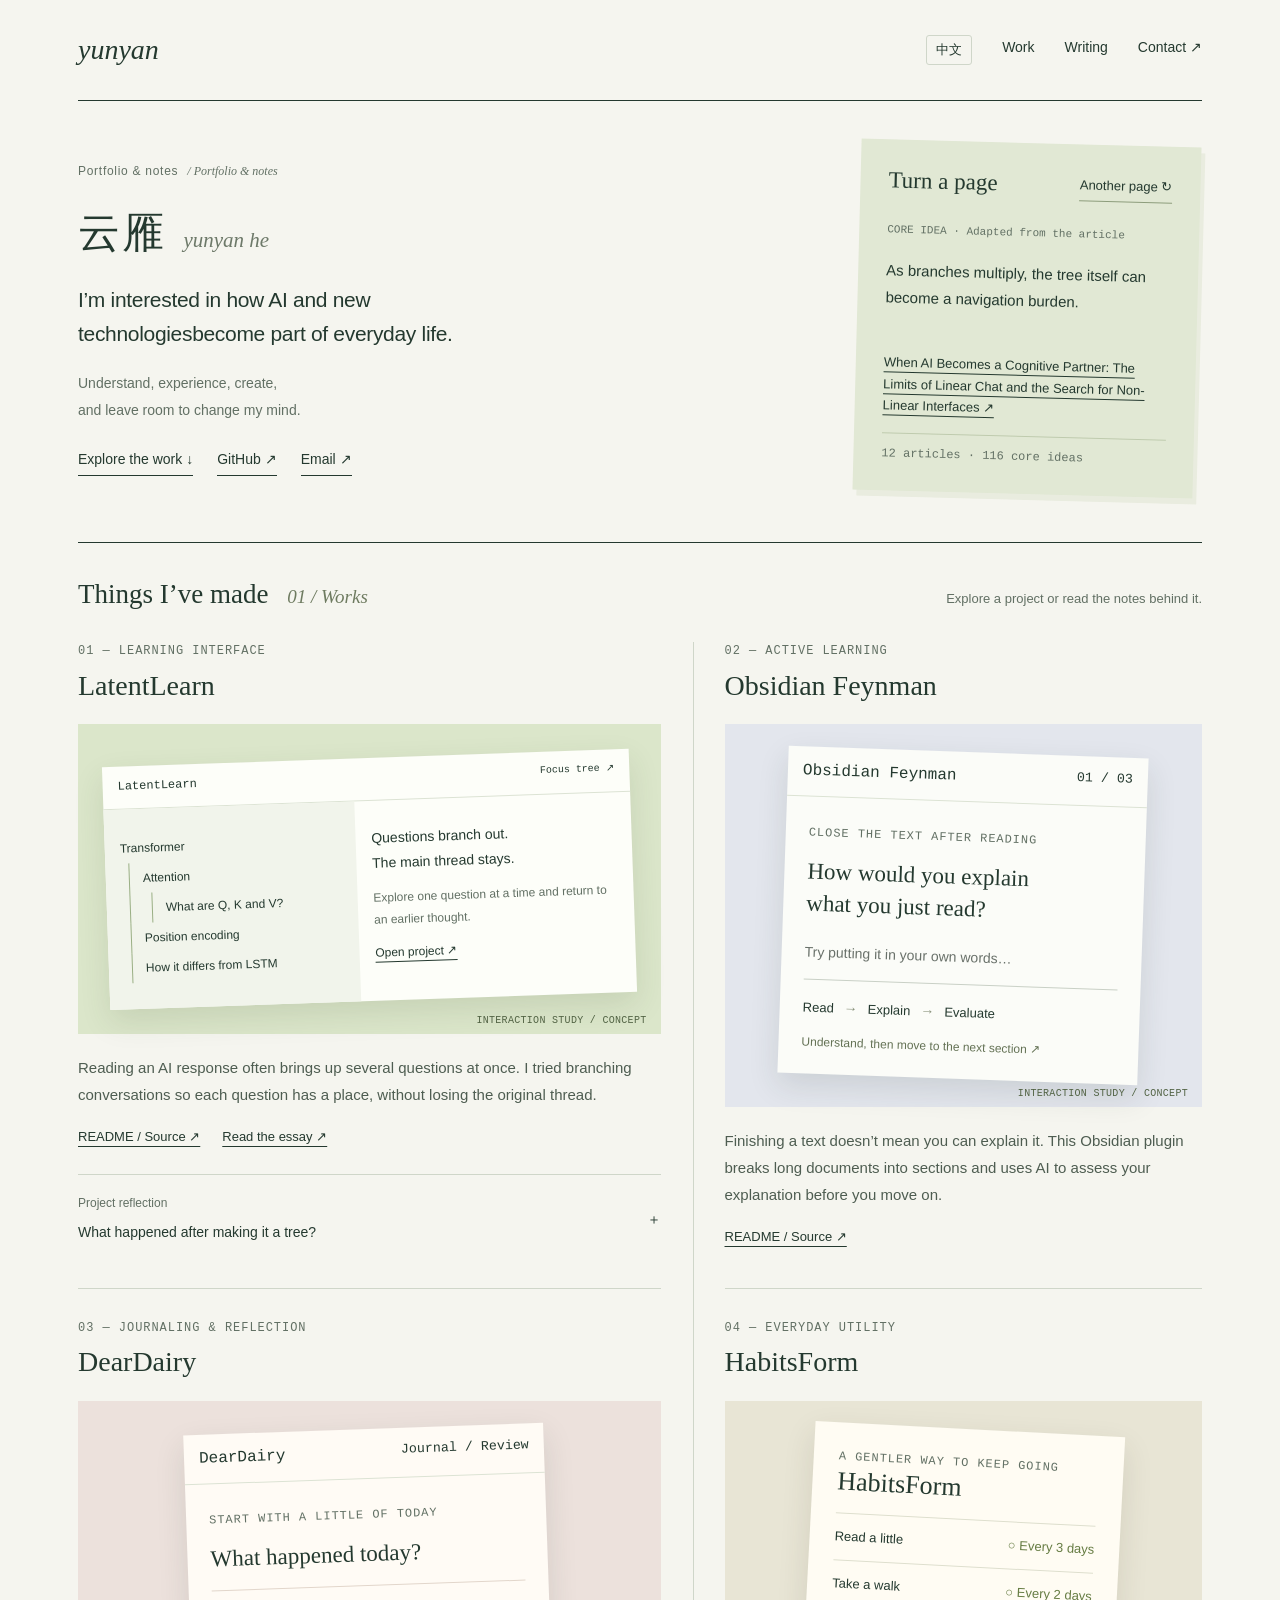
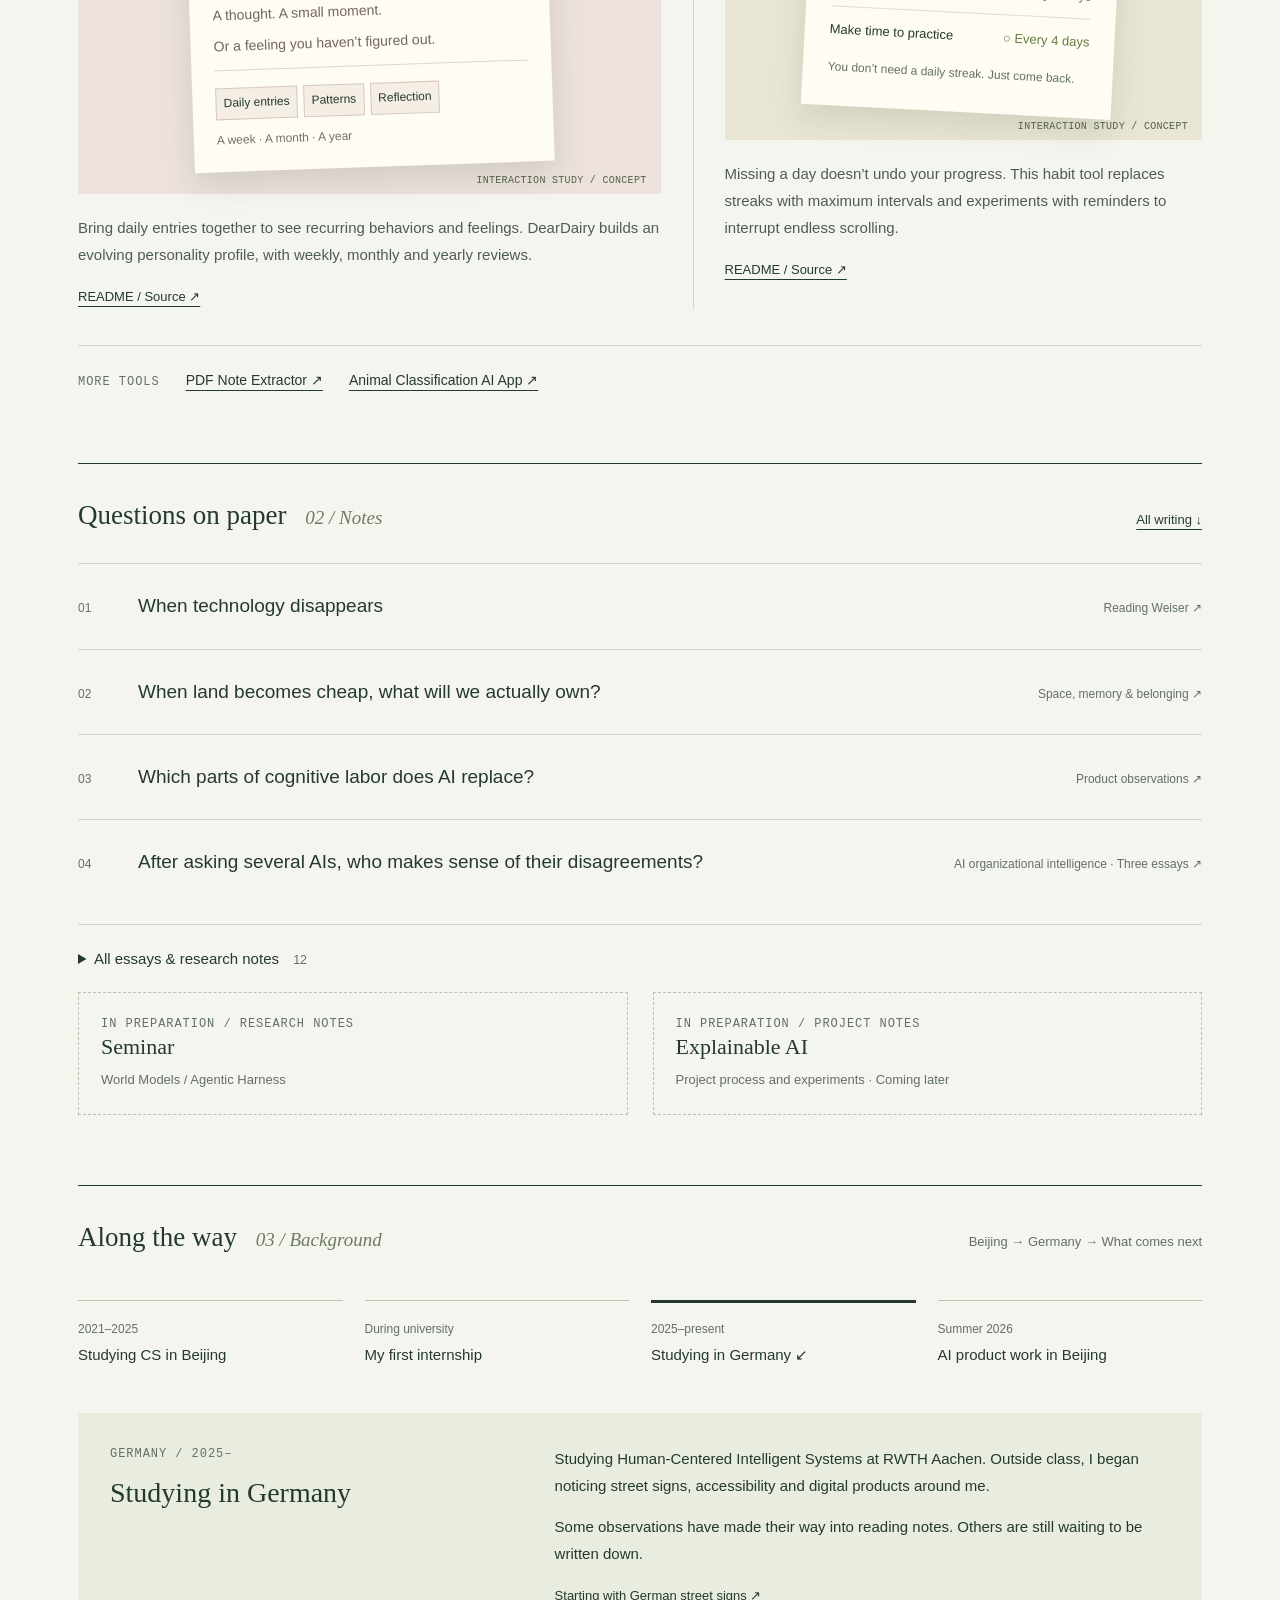
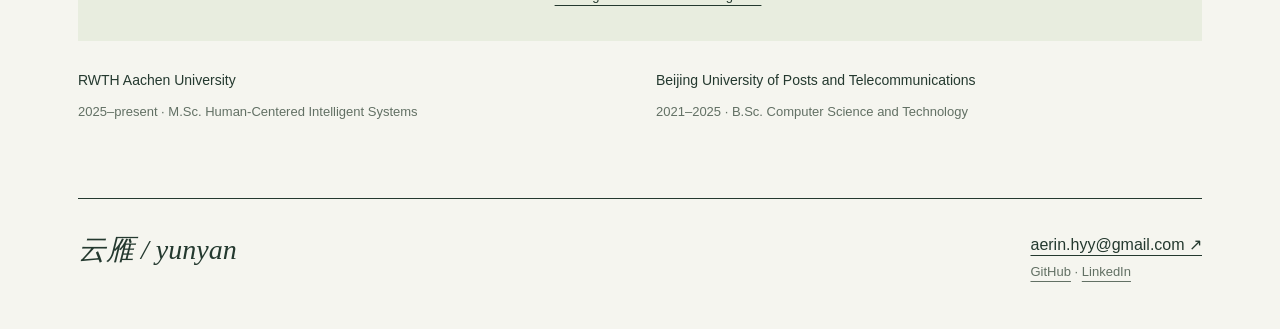
==== en/index.html @ fc51ab65 "Redesign bilingual portfolio and add curated article discovery" ====
<!doctype html>
<html lang="en">
<head><meta charset="utf-8"><meta name="viewport" content="width=device-width, initial-scale=1"><title>Yunyan — Projects & notes</title><meta name="description" content="云雁的项目、文章与研究笔记。"><link rel="stylesheet" href="/assets/site.css"></head><body><div class="wrap"><nav aria-label="主导航"><a class="brand" href="#">yunyan</a><div class="navlinks"><a class="language-button" id="language-toggle" href="/" aria-label="Switch language">中文</a><a href="#work">Work</a><a href="#writing">Writing</a><a href="mailto:aerin.hyy@gmail.com">Contact ↗</a></div></nav><main><header class="hero"><div class="hero-introduction"><div class="hero-label">Portfolio &amp; notes <span> / Portfolio & notes</span></div><div class="name-line"><h1>云雁</h1><span class="name-roman">yunyan he</span></div><p class="intro">I’m interested in how AI and new technologies<br class="intro-break">become part of everyday life.</p><p class="intro-aside">Understand, experience, create,<br>and leave room to change my mind.</p><div class="actions"><a class="button" href="#work">Explore the work ↓</a><a class="button" href="https://github.com/yunyan-he">GitHub ↗</a><a class="button" href="mailto:aerin.hyy@gmail.com">Email ↗</a></div></div><aside class="identity" aria-label="随手翻一页"><div class="note-top"><h2>Turn a page</h2><button id="shuffle-note" disabled type="button" aria-controls="random-note">Another page ↻</button></div><div id="random-note" aria-live="polite" aria-atomic="true"><small id="note-kind">文章核心句</small><p id="note-text">熟悉的文字会直接呈现意义，陌生语言却需要额外解码。</p><a id="note-source" href="/en/reader.html?note=the-Computer-for-the-21st-Century">When technology disappears ↗</a></div><small id="note-pool" class="note-pool"></small></aside></header><section id="work"><div class="heading"><h2>Things I’ve made <span>01 / Works</span></h2><p>Explore a project or read the notes behind it.</p></div><div class="projects"><article class="project"><header class="project-heading"><div class="eyebrow">01 — Learning interface</div><h3>LatentLearn</h3></header><div class="diagram"><div class="mock" role="img" aria-label="LatentLearn 交互概念示意，非产品截图"><div class="mockbar">LatentLearn <small>Focus tree ↗</small></div><div class="mockbody"><div class="mocktree">Transformer<div>Attention<div>What are Q, K and V?</div></div><div>Position encoding</div><div>How it differs from LSTM</div></div><div class="mockchat"><b>Questions branch out.<br>The main thread stays.</b><p>Explore one question at a time and return to an earlier thought.</p><a href="https://github.com/yunyan-he/LatentLearn">Open project ↗</a></div></div></div><div class="caption">INTERACTION STUDY / CONCEPT</div></div><div class="body"><p>Reading an AI response often brings up several questions at once. I tried branching conversations so each question has a place, without losing the original thread.</p><div class="projectlinks"><a href="https://github.com/yunyan-he/LatentLearn">README / Source ↗</a><a href="/en/reader.html?post=latentlearn-nonlinear-ai-interface">Read the essay ↗</a></div><details class="connection"><summary><span class="question-label">Project reflection</span><span>What happened after making it a tree?</span></summary><p>More branches can turn the tree into a navigation burden. Some questions belong to two branches; some conversations have no clear root. The essay explores these limitations.</p></details></div></article><article class="project"><header class="project-heading"><div class="eyebrow">02 — Active learning</div><h3>Obsidian Feynman</h3></header><div class="diagram feynman"><div class="study-sheet" role="img" aria-label="Obsidian Feynman 概念示意：阅读章节、用自己的话解释、获得评估后进入下一节，非产品截图"><div class="mockbar">Obsidian Feynman <small>01 / 03</small></div><div class="study-content"><small class="eyebrow">Close the text after reading</small><h4>How would you explain<br>what you just read?</h4><div class="explanation">Try putting it in your own words…</div><div class="study-flow"><b>Read</b><span>→</span><b>Explain</b><span>→</span><b>Evaluate</b></div><div class="study-next">Understand, then move to the next section ↗</div></div></div><div class="caption">INTERACTION STUDY / CONCEPT</div></div><div class="body"><p>Finishing a text doesn’t mean you can explain it. This Obsidian plugin breaks long documents into sections and uses AI to assess your explanation before you move on.</p><div class="projectlinks"><a href="https://github.com/yunyan-he/obsidian-feynman">README / Source ↗</a></div></div></article><article class="project"><header class="project-heading"><div class="eyebrow">03 — Journaling & reflection</div><h3>DearDairy</h3></header><div class="diagram diary"><div class="diary-sheet" role="img" aria-label="DearDairy 概念示意：从日常记录到行为模式，再到周月年度回顾，非产品截图"><div class="mockbar">DearDairy <small>Journal / Review</small></div><div class="diary-content"><small class="eyebrow">Start with a little of today</small><h4>What happened today?</h4><div class="journal-lines">A thought. A small moment.<br>Or a feeling you haven’t figured out.</div><div class="review-path"><span>Daily entries</span><span>Patterns</span><span>Reflection</span></div><small class="review-caption">A week · A month · A year</small></div></div><div class="caption">INTERACTION STUDY / CONCEPT</div></div><div class="body"><p>Bring daily entries together to see recurring behaviors and feelings. DearDairy builds an evolving personality profile, with weekly, monthly and yearly reviews.</p><div class="projectlinks"><a href="https://github.com/yunyan-he/DearDairy">README / Source ↗</a></div></div></article><article class="project"><header class="project-heading"><div class="eyebrow">04 — Everyday utility</div><h3>HabitsForm</h3></header><div class="diagram alt"><div class="habit" role="img" aria-label="HabitsForm 最大间隔机制概念示意，非产品截图"><div class="eyebrow">A gentler way to keep going</div><h4>HabitsForm</h4><div class="habitrow">Read a little <i>○ Every 3 days</i></div><div class="habitrow">Take a walk <i>○ Every 2 days</i></div><div class="habitrow">Make time to practice <i>○ Every 4 days</i></div><small style="font-size:12px;color:#627064">You don’t need a daily streak. Just come back.</small></div><div class="caption">INTERACTION STUDY / CONCEPT</div></div><div class="body"><p>Missing a day doesn’t undo your progress. This habit tool replaces streaks with maximum intervals and experiments with reminders to interrupt endless scrolling.</p><div class="projectlinks"><a href="https://github.com/yunyan-he/HabitsForm">README / Source ↗</a></div></div></article></div><div class="more-projects"><span class="eyebrow">More tools</span><a href="https://github.com/yunyan-he/pdf_note_extractor">PDF Note Extractor ↗</a><a href="https://github.com/yunyan-he/AnimalClassification">Animal Classification AI App ↗</a></div></section><section id="writing"><div class="heading"><h2>Questions on paper <span>02 / Notes</span></h2><a href="#all-writing" style="font-size:13px">All writing ↓</a></div><a class="essay" href="/en/reader.html?note=the-Computer-for-the-21st-Century"><span>01</span><strong>When technology disappears</strong><span>Reading Weiser ↗</span></a><a class="essay" href="/en/reader.html?post=programmable-space-future"><span>02</span><strong>When land becomes cheap, what will we actually own?</strong><span>Space, memory &amp; belonging ↗</span></a><a class="essay" href="/en/reader.html?post=ai-cognitive-labor-value-chain"><span>03</span><strong>Which parts of cognitive labor does AI replace?</strong><span>Product observations ↗</span></a><a class="essay" href="/en/reader.html?note=ai-organizational-intelligence/01_from_multi_agent_to_ai_organizational_intelligence"><span>04</span><strong>After asking several AIs, who makes sense of their disagreements?</strong><span>AI organizational intelligence · Three essays ↗</span></a><details id="all-writing" class="writing-directory"><summary>All essays &amp; research notes <small>12</small></summary><h3>Essays</h3><a class="directory-entry" href="/en/reader.html?post=ai-cognitive-labor-value-chain"><span>AI Eats the Value Chain: How AI Products Displace Cognitive Labor, Not Just Competitors</span><span aria-hidden="true">↗</span></a><a class="directory-entry" href="/en/reader.html?post=android-play-install-referrer-tutorial"><span>Tracking App Install Sources on Android with the Play Install Referrer Library</span><span aria-hidden="true">↗</span></a><a class="directory-entry" href="/en/reader.html?post=gemini-hybrid-ai-solution"><span>Android integration of Gemini Vision</span><span aria-hidden="true">↗</span></a><a class="directory-entry" href="/en/reader.html?post=latentlearn-nonlinear-ai-interface"><span>When AI Becomes a Cognitive Partner: The Limits of Linear Chat and the Search for Non-Linear Interfaces</span><span aria-hidden="true">↗</span></a><a class="directory-entry" href="/en/reader.html?post=programmable-space-future"><span>When Land Becomes Cheap, What Will We Actually Own?</span><span aria-hidden="true">↗</span></a><h3>Research notes</h3><a class="directory-entry" href="/en/reader.html?note=ai-insurance-framework"><span>AI Insurance: Frameworks, Application Cases, and Market Trends</span><span aria-hidden="true">↗</span></a><a class="directory-entry" href="/en/reader.html?note=ai-organizational-intelligence/01_from_multi_agent_to_ai_organizational_intelligence"><span>From Multi-Agent to AI Organizational Intelligence</span><span aria-hidden="true">↗</span></a><a class="directory-entry" href="/en/reader.html?note=ai-organizational-intelligence/02_collaborative_reasoning_engine_product_exploration"><span>Collaborative Reasoning Engine: A Product Exploration</span><span aria-hidden="true">↗</span></a><a class="directory-entry" href="/en/reader.html?note=ai-organizational-intelligence/03_research_map_ai_organizational_intelligence"><span>AI Organizational Intelligence: A Research Map</span><span aria-hidden="true">↗</span></a><a class="directory-entry" href="/en/reader.html?note=nlp-bias-paper-notes"><span>Paper Review: Tracking Political Biases in NLP Models</span><span aria-hidden="true">↗</span></a><a class="directory-entry" href="/en/reader.html?note=robotics-industry-survey"><span>Industry Survey: The Present and Future of Intelligent Robotics</span><span aria-hidden="true">↗</span></a><a class="directory-entry" href="/en/reader.html?note=the-Computer-for-the-21st-Century"><span>When Technology Truly "Disappears": Reflections on Reading Weiser's The Computer for the 21st Century</span><span aria-hidden="true">↗</span></a></details><div class="pending"><article><div class="eyebrow">In preparation / Research notes</div><h3>Seminar</h3><p>World Models / Agentic Harness</p></article><article><div class="eyebrow">In preparation / Project notes</div><h3>Explainable AI</h3><p>Project process and experiments · Coming later</p></article></div></section><section id="path"><div class="heading"><h2>Along the way <span>03 / Background</span></h2><p>Beijing → Germany → What comes next</p></div><div class="path"><div class="stages" aria-label="选择经历阶段"><button class="stage" data-stage="university" aria-pressed="false"><small>2021–2025</small><strong>Studying CS in Beijing</strong></button><button class="stage" data-stage="engineering" aria-pressed="false"><small>During university</small><strong>My first internship</strong></button><button class="stage" data-stage="germany" aria-pressed="true"><small>2025–present</small><strong>Studying in Germany</strong></button><button class="stage" data-stage="product" aria-pressed="false"><small>Summer 2026</small><strong>AI product work in Beijing</strong></button></div><div class="story" id="story" aria-live="polite"><div><div class="eyebrow">Germany / 2025–</div><h3>Studying in Germany</h3></div><div><p>Studying Human-Centered Intelligent Systems at RWTH Aachen. Outside class, I began noticing street signs, accessibility and digital products around me.</p><p>Some observations have made their way into reading notes. Others are still waiting to be written down.</p><a href="/en/reader.html?note=the-Computer-for-the-21st-Century">Starting with German street signs ↗</a></div></div></div><div class="education"><div><strong>RWTH Aachen University</strong><p>2025–present · M.Sc. Human-Centered Intelligent Systems</p></div><div><strong>Beijing University of Posts and Telecommunications</strong><p>2021–2025 · B.Sc. Computer Science and Technology</p></div></div></section></main><footer><div class="brand">云雁 / yunyan</div><div><a href="mailto:aerin.hyy@gmail.com">aerin.hyy@gmail.com ↗</a><p><a href="https://github.com/yunyan-he">GitHub</a> · <a href="https://www.linkedin.com/in/yunyan-he-2104a933b/">LinkedIn</a></p></div></footer></div><script src="/assets/home.js"></script><script src="/assets/excerpts.js"></script><script src="/assets/language.js"></script></body></html>
---- assets/site.css ----
:root{--paper:#f5f5ef;--ink:#24392f;--muted:#627064;--line:#cfd6c9;--green:#ddeb9c}*{box-sizing:border-box}html{scroll-behavior:smooth;scroll-padding-top:30px}body{margin:0;background:var(--paper);color:var(--ink);font:16px/1.8 -apple-system,BlinkMacSystemFont,"Segoe UI",sans-serif}a{color:inherit;text-underline-offset:5px}button{font:inherit;color:inherit;cursor:pointer}a:focus-visible,button:focus-visible,summary:focus-visible{outline:3px solid #648447;outline-offset:5px}.wrap{max-width:1220px;margin:auto;padding:0 48px}nav{display:flex;align-items:center;justify-content:space-between;min-height:100px;gap:20px}nav a{text-decoration:none}.brand{font:italic 28px Georgia,serif}.navlinks{display:flex;gap:30px;font-size:14px}.hero{position:relative;display:grid;grid-template-columns:1.5fr 1fr;gap:60px;padding:62px 0 80px;border-top:1px solid var(--ink)}.eyebrow{font:12px/1.6 ui-monospace,monospace;letter-spacing:.08em;text-transform:uppercase;color:var(--muted)}h1{font:normal clamp(64px,7.5vw,96px)/1.05 Georgia,"Songti SC",serif;letter-spacing:-.065em;margin:15px 0 28px}h1 em{font:italic normal .36em Georgia,serif;letter-spacing:-.04em;display:block;margin-top:10px}.intro{font-size:16px;max-width:465px;margin:0 0 26px;line-height:1.95}.actions{display:flex;gap:22px;flex-wrap:wrap}.button{font-size:14px;text-decoration:none;border-bottom:1px solid var(--ink);padding-bottom:3px}.identity{align-self:center;background:#e1e8d4;padding:28px 32px;transform:rotate(3deg);box-shadow:6px 9px 0 #e9ecdf;max-width:340px;margin-left:auto}.identity h2{font:italic normal 34px Georgia,serif;margin:0 0 25px}.identity p{margin:16px 0;font-size:15px}.identity small{display:block;font-size:12px;color:var(--muted);font-family:monospace}.identity a{font-size:14px}.dot{display:inline-block;width:7px;height:7px;border-radius:50%;background:#59723a;margin-right:9px}section{padding:36px 0 70px;border-top:1px solid var(--ink)}.heading{display:flex;align-items:baseline;justify-content:space-between;gap:16px;margin-bottom:32px}h2{font:normal 27px Georgia,"Songti SC",serif;margin:0}h2 span{font:italic normal 19px Georgia,serif;margin-left:12px;color:#6e7b60}.heading p{font-size:13px;color:var(--muted);margin:0}.projects{display:grid;grid-template-columns:1.22fr 1fr;gap:40px}.project{min-width:0}.project:nth-child(2){padding-top:0}.diagram{min-height:310px;background:#dbe6ca;padding:28px;display:flex;align-items:center;justify-content:center;gap:12px;flex-wrap:wrap;position:relative}.diagram span{padding:10px 16px;background:#fbfcf5;border:1px solid #b8c8ad;font-size:14px}.diagram .focus{background:var(--ink);color:#fff}.diagram .branches{display:grid;gap:13px}.diagram.alt{background:#e8e5d5;min-height:270px}.body{padding:0 0 24px}.body h3{font:normal 28px Georgia,serif;margin:3px 0 10px}.body p{color:#4e5d51;margin:10px 0 18px;font-size:15px}.projectlinks{display:flex;gap:22px;font-size:13px}.connection{margin-top:22px;border-top:1px solid var(--line);padding-top:13px}.connection summary{font-size:14px;cursor:pointer;list-style:none}.connection summary:before{content:'＋';margin-right:9px}.connection[open] summary:before{content:'−'}.connection p{font-size:14px;margin:12px 0 0}.path{padding:15px 0 0}.stages{display:grid;grid-template-columns:repeat(4,1fr);gap:22px;margin-bottom:25px}.stage{text-align:left;background:transparent;border:0;border-top:1px solid #b8c6af;padding:18px 0;transition:color .2s}.stage:hover{color:#738d45}.stage[aria-pressed=true]{border-top:3px solid var(--ink);padding-top:16px}.stage small{display:block;color:var(--muted);font-size:12px}.stage strong{font-weight:500;font-size:17px}.stage[aria-pressed=true] strong:after{content:' ↙'}.story{display:grid;grid-template-columns:1fr 1.6fr;gap:60px;background:#e8eddf;padding:32px}.story h3{font:normal 28px/1.5 Georgia,"Songti SC",serif;margin:8px 0}.story p{font-size:15px;margin:0 0 14px}.story a{font-size:13px}.story.refresh{animation:arrive .25s ease-out}@keyframes arrive{from{opacity:.4;transform:translateY(6px)}to{opacity:1;transform:none}}.education{display:grid;grid-template-columns:1fr 1fr;gap:32px;margin-top:25px}.education p{font-size:13px;color:var(--muted);margin:5px 0}.education strong{font-size:14px;font-weight:500}.essay{display:grid;grid-template-columns:40px 1fr auto;align-items:baseline;gap:20px;text-decoration:none;padding:25px 0;border-top:1px solid var(--line)}.essay:hover strong{transform:translateX(6px);color:#5e793d}.essay strong{font-size:19px;font-weight:400;transition:transform .2s}.essay span{font-size:12px;color:var(--muted)}footer{padding:32px 0 45px;display:flex;justify-content:space-between;border-top:1px solid var(--ink);gap:20px}footer p{margin:0;font-size:13px;color:var(--muted)}.mock{background:#fdfef9;width:100%;box-shadow:0 12px 30px #344b2520;transform:rotate(-2deg);font-size:12px}.mockbar{padding:10px 15px;border-bottom:1px solid #dce3d4;display:flex;justify-content:space-between;font-family:monospace}.mockbody{display:grid;grid-template-columns:1fr 1.1fr;min-height:200px}.mocktree{padding:24px 15px;background:#f1f4eb;line-height:2.5}.mocktree div{border-left:1px solid #9aaf84;padding-left:13px;margin-left:8px}.mockchat{padding:25px 16px}.mockchat b{font-size:14px;font-weight:500}.mockchat p{font-size:12px;color:#627064}.mockchat a{font-size:12px}.caption{position:absolute;bottom:8px;right:14px;font:10px monospace;letter-spacing:.03em;color:#526344}.habit{transform:rotate(3deg);padding:25px;background:#fffcf3;box-shadow:0 12px 30px #403b2220;width:85%;max-width:310px}.habit h4{font:normal 26px Georgia,serif;margin:0 0 16px}.habitrow{display:flex;justify-content:space-between;border-top:1px solid #dedfce;padding:11px 0;font-size:13px}.habitrow i{font-style:normal;color:#667c43}.pending{display:grid;grid-template-columns:1fr 1fr;gap:25px;margin-top:20px}.pending article{border:1px dashed #b5c3ab;padding:22px}.pending h3{font:normal 22px Georgia,serif;margin:0 0 8px}.pending p{margin:0;color:var(--muted);font-size:13px}@media(max-width:700px){.wrap{padding:0 24px}nav{min-height:76px}.navlinks{gap:18px}.hero{grid-template-columns:1fr;gap:30px;padding:36px 0 48px}h1{font-size:68px}.identity{max-width:none;margin:0 6px;transform:rotate(1deg);padding:23px}.identity h2{margin-bottom:12px}.projects,.education,.story,.pending{grid-template-columns:1fr}.project:nth-child(2){padding-top:0}.projects{gap:20px}.heading{display:block}.heading p{margin-top:8px}.stages{grid-template-columns:1fr 1fr;gap:10px 20px}.story{gap:10px;padding:24px}.essay{grid-template-columns:24px 1fr;gap:10px}.essay>span:last-child{grid-column:2}.essay strong{font-size:17px}footer{flex-direction:column;gap:15px}.diagram{min-height:280px;padding:22px}.mockbody{grid-template-columns:1fr 1fr}.mocktree{padding:16px 8px}section{padding-bottom:45px}}@media(prefers-reduced-motion:reduce){html{scroll-behavior:auto}*,*:before,*:after{animation:none!important;transition:none!important}}
.note-top{display:flex;align-items:center;justify-content:space-between;gap:16px;margin-bottom:24px}.identity .note-top h2{font:normal 23px Georgia,"Songti SC",serif;margin:0}.note-top button{background:none;border:0;border-bottom:1px solid #8d9d7c;padding:4px 0;white-space:nowrap;font-size:13px}.note-top button:hover{color:#537139}#random-note{min-height:210px;display:flex;flex-direction:column}#note-text{flex:1}#note-source{line-height:1.7}#random-note.refresh{animation:arrive .25s ease-out}@media(max-width:700px){#random-note{min-height:190px}}

.projects{column-gap:64px;align-items:start;position:relative}.projects:before{content:"";position:absolute;left:calc((100% - 64px)*1.22/2.22 + 32px);top:0;bottom:0;border-left:1px solid var(--line)}.project-heading{padding:0 0 20px}.project-heading h3{font:normal 28px/1.3 Georgia,serif;margin:6px 0 0}.project .diagram,.project .diagram.alt{min-height:310px}.project .body{padding:20px 0 0}.project .body>p{margin:0 0 17px}.project .connection{margin-top:26px;padding-top:18px;border-top:1px solid var(--line)}.connection summary{display:grid;grid-template-columns:1fr auto;gap:5px 14px;align-items:center}.connection summary:before{display:none}.connection summary:after{content:'＋';grid-column:2;grid-row:1/3}.connection[open] summary:after{content:'−'}.question-label{display:block;grid-column:1;font-size:12px;color:var(--muted)}.connection summary>span:last-child{grid-column:1}.connection[open]{padding-bottom:16px}.connection p{padding-left:15px;border-left:2px solid #becdab}.more-projects{display:flex;gap:16px 26px;align-items:baseline;flex-wrap:wrap;border-top:1px solid var(--line);margin-top:36px;padding-top:22px;font-size:14px}@media(max-width:700px){.projects{gap:0}.projects:before{display:none}.project+.project{border-top:1px solid #93a18b;margin-top:38px;padding-top:32px!important}.project .diagram,.project .diagram.alt{min-height:280px}.more-projects{gap:12px 20px}}

.projects{row-gap:40px}.project:nth-child(n+3){border-top:1px solid var(--line);padding-top:30px}.diagram.feynman{background:#e3e6ed}.diagram.diary{background:#ece1dc}.study-sheet,.diary-sheet{width:100%;max-width:360px;background:#fbfcf8;box-shadow:0 12px 30px #293a3020;transform:rotate(2deg)}.diary-sheet{background:#fffbf5;transform:rotate(-2deg)}.study-content,.diary-content{padding:20px 23px}.study-content h4,.diary-content h4{font:normal 23px/1.4 Georgia,"Songti SC",serif;margin:10px 0 15px}.explanation{font-size:14px;color:#69716a;border-bottom:1px solid #c9d0c6;padding:5px 0 14px}.study-flow{display:flex;align-items:center;gap:10px;margin-top:15px;font-size:13px}.study-flow b{font-weight:400}.diagram .study-flow span{padding:0;border:0;background:none;color:#879079}.study-next{font-size:12px;color:#647255;margin-top:12px}.journal-lines{font-size:14px;line-height:2.2;color:#73665d;border-top:1px solid #e2d6cb;border-bottom:1px solid #e2d6cb;padding:9px 0}.review-path{display:flex;gap:6px;flex-wrap:wrap;margin-top:17px}.diagram .review-path span{font-size:12px;padding:4px 7px;border:1px solid #d8c9bc;background:#f5eee5}.review-caption{font-size:12px;color:#786f66;display:block;margin-top:10px}@media(max-width:700px){.projects{row-gap:0}.project:nth-child(n+3){padding-top:32px}.study-content,.diary-content{padding:18px}.study-sheet,.diary-sheet{max-width:360px}}

/* Compact editorial introduction: identity, focus, then personal note. */
.hero{grid-template-columns:minmax(0,1.4fr) minmax(0,1fr);align-items:center;gap:64px;padding:42px 0 48px}.hero-introduction{padding:8px 0}.hero-label{font-size:12px;letter-spacing:.06em;color:var(--muted);margin-bottom:25px}.hero-label span{font-family:Georgia,serif;font-style:italic;letter-spacing:0;margin-left:5px}.name-line{display:flex;align-items:baseline;gap:18px;margin-bottom:23px}.name-line h1{font:normal 42px/1.25 "Songti SC","Noto Serif CJK SC",serif;letter-spacing:.04em;margin:0}.name-roman{font:italic 21px/1.4 Georgia,serif;color:#6d7969}.hero .intro{font-size:23px;line-height:1.65;letter-spacing:-.015em;margin:0 0 18px;max-width:480px}.intro-aside{font-size:14px;color:var(--muted);line-height:1.9;margin:0 0 24px}.hero .actions{gap:24px}.hero .identity{transform:rotate(1.5deg);margin:0 5px 0 auto;padding:25px 28px;max-width:340px;width:100%;box-shadow:4px 6px 0 #e9ecdf}.hero #random-note{min-height:195px}@media(max-width:700px){.hero{grid-template-columns:1fr;gap:30px;padding:28px 0 36px}.hero-label{margin-bottom:19px}.name-line{gap:15px;margin-bottom:19px}.name-line h1{font-size:36px}.name-roman{font-size:19px}.hero .intro{font-size:21px}.intro-aside{margin-bottom:21px}.hero .identity{max-width:none;margin:0;width:100%;transform:rotate(0);padding:23px}.hero #random-note{min-height:170px}}@media(min-width:701px) and (max-width:900px){.hero{gap:32px}.hero .intro{font-size:21px}.hero .identity{padding:22px}.hero .actions{gap:18px}}
.language-button{background:none;border:1px solid var(--line);padding:2px 9px;border-radius:3px;font-size:13px}.writing-directory{margin-top:20px;border-top:1px solid var(--line);padding-top:20px}.writing-directory>summary{cursor:pointer;font-size:15px}.writing-directory>summary small{margin-left:10px;color:var(--muted)}.writing-directory h3{font-size:15px;font-weight:500;margin-top:26px}.directory-entry{display:flex;justify-content:space-between;gap:20px;padding:13px 0;text-decoration:none;border-bottom:1px solid var(--line);font-size:14px}.directory-entry:hover{color:#638045}html[lang=en] .intro-break{display:none}html[lang=en] .hero .intro{font-size:21px}html[lang=en] .stage strong{font-size:15px}@media(max-width:700px){.navlinks{gap:12px}}

.note-pool{border-top:1px solid #bfcbae;margin-top:17px;padding-top:10px!important;font-size:12px!important}#note-source{font-size:13px;line-height:1.65}#note-kind{font-size:11px}.note-top button:disabled{opacity:.45;cursor:wait}
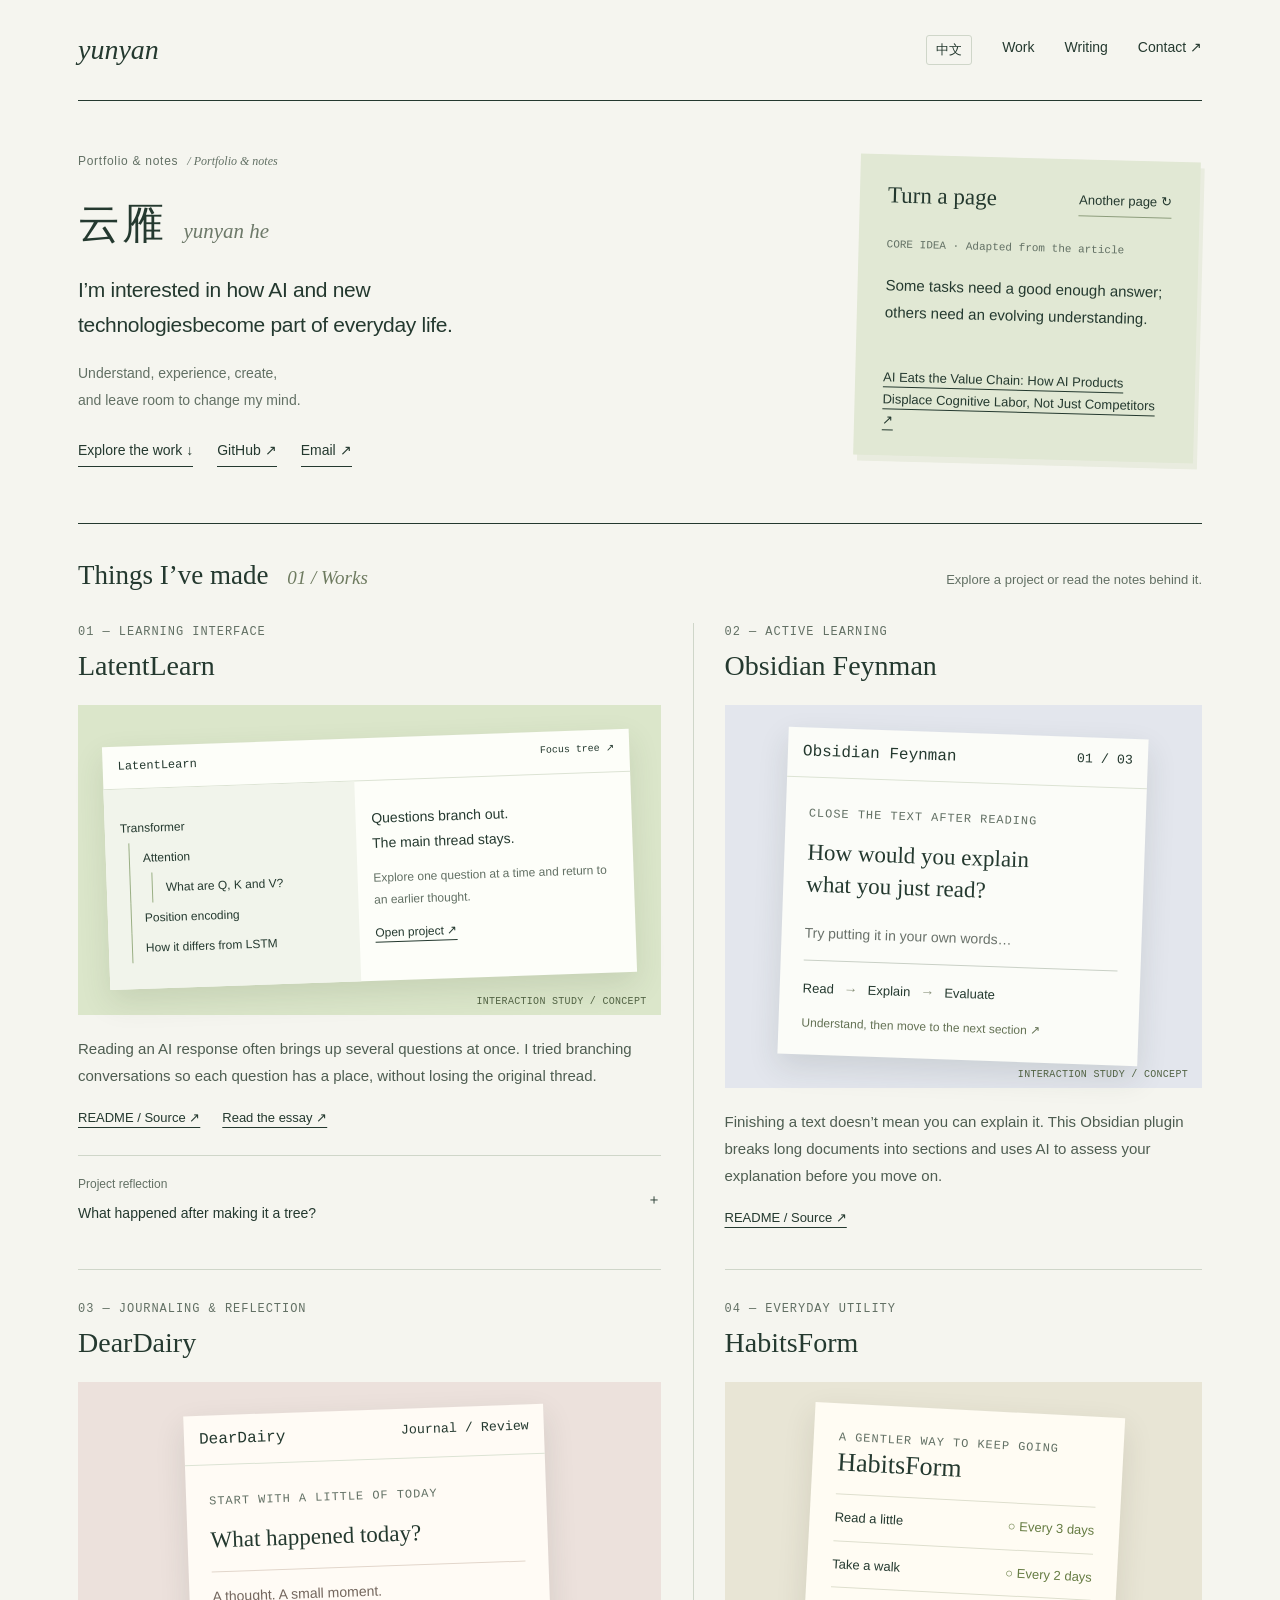
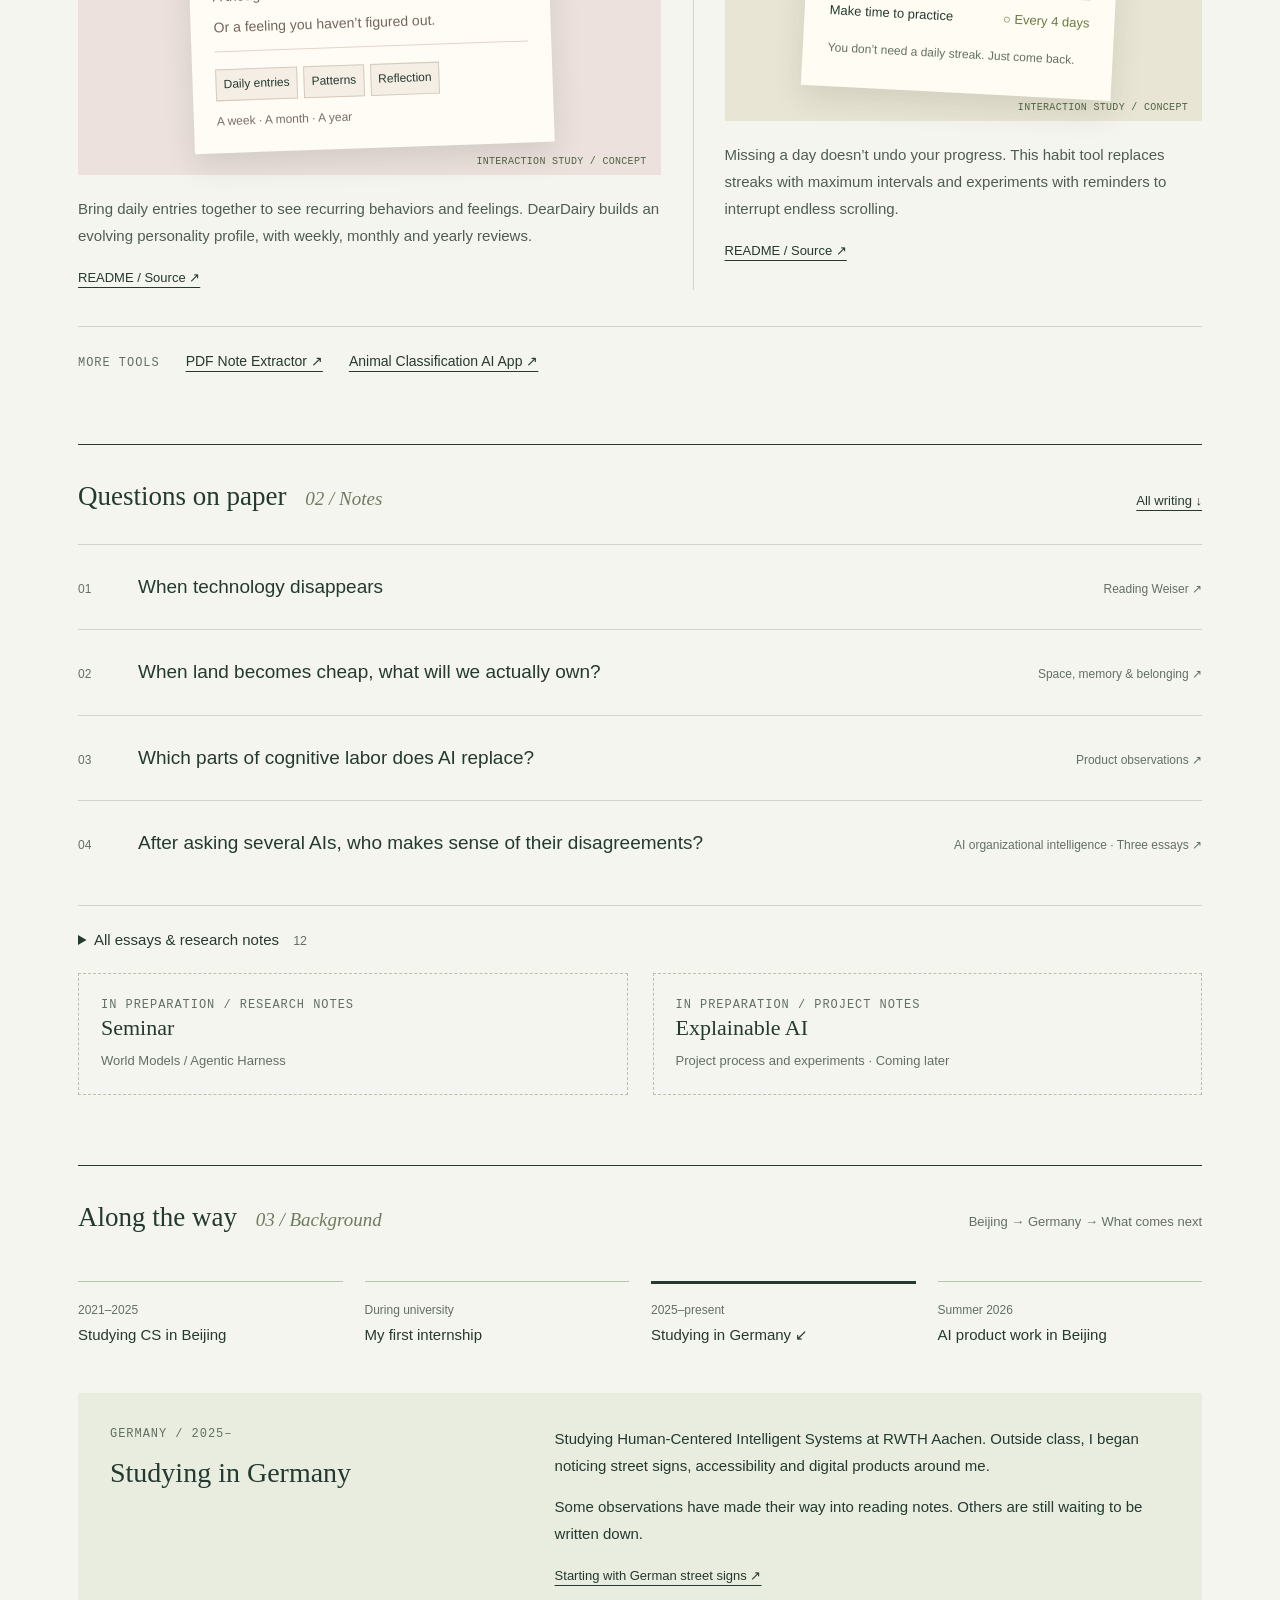
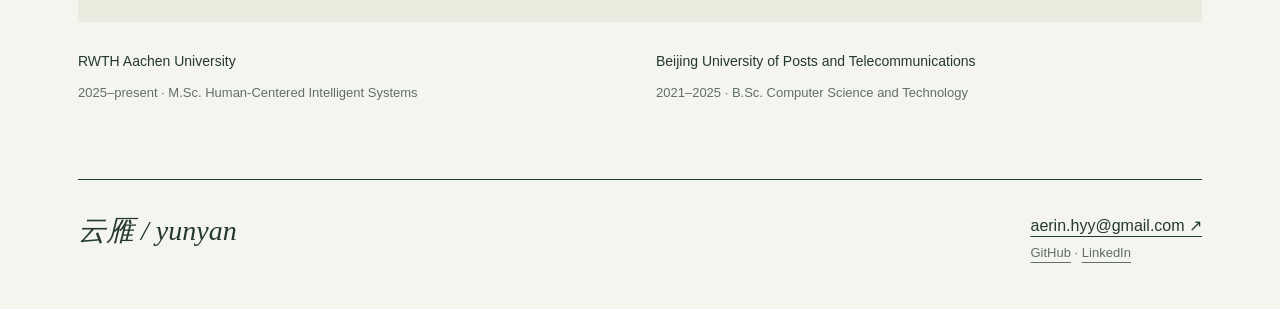
==== commit 9b3d45b0: "Refine random excerpt card" ====
--- a/en/index.html
+++ b/en/index.html
@@ -1,3 +1,3 @@
 <!doctype html>
 <html lang="en">
-<head><meta charset="utf-8"><meta name="viewport" content="width=device-width, initial-scale=1"><title>Yunyan — Projects & notes</title><meta name="description" content="云雁的项目、文章与研究笔记。"><link rel="stylesheet" href="/assets/site.css"></head><body><div class="wrap"><nav aria-label="主导航"><a class="brand" href="#">yunyan</a><div class="navlinks"><a class="language-button" id="language-toggle" href="/" aria-label="Switch language">中文</a><a href="#work">Work</a><a href="#writing">Writing</a><a href="mailto:aerin.hyy@gmail.com">Contact ↗</a></div></nav><main><header class="hero"><div class="hero-introduction"><div class="hero-label">Portfolio &amp; notes <span> / Portfolio & notes</span></div><div class="name-line"><h1>云雁</h1><span class="name-roman">yunyan he</span></div><p class="intro">I’m interested in how AI and new technologies<br class="intro-break">become part of everyday life.</p><p class="intro-aside">Understand, experience, create,<br>and leave room to change my mind.</p><div class="actions"><a class="button" href="#work">Explore the work ↓</a><a class="button" href="https://github.com/yunyan-he">GitHub ↗</a><a class="button" href="mailto:aerin.hyy@gmail.com">Email ↗</a></div></div><aside class="identity" aria-label="随手翻一页"><div class="note-top"><h2>Turn a page</h2><button id="shuffle-note" disabled type="button" aria-controls="random-note">Another page ↻</button></div><div id="random-note" aria-live="polite" aria-atomic="true"><small id="note-kind">文章核心句</small><p id="note-text">熟悉的文字会直接呈现意义，陌生语言却需要额外解码。</p><a id="note-source" href="/en/reader.html?note=the-Computer-for-the-21st-Century">When technology disappears ↗</a></div><small id="note-pool" class="note-pool"></small></aside></header><section id="work"><div class="heading"><h2>Things I’ve made <span>01 / Works</span></h2><p>Explore a project or read the notes behind it.</p></div><div class="projects"><article class="project"><header class="project-heading"><div class="eyebrow">01 — Learning interface</div><h3>LatentLearn</h3></header><div class="diagram"><div class="mock" role="img" aria-label="LatentLearn 交互概念示意，非产品截图"><div class="mockbar">LatentLearn <small>Focus tree ↗</small></div><div class="mockbody"><div class="mocktree">Transformer<div>Attention<div>What are Q, K and V?</div></div><div>Position encoding</div><div>How it differs from LSTM</div></div><div class="mockchat"><b>Questions branch out.<br>The main thread stays.</b><p>Explore one question at a time and return to an earlier thought.</p><a href="https://github.com/yunyan-he/LatentLearn">Open project ↗</a></div></div></div><div class="caption">INTERACTION STUDY / CONCEPT</div></div><div class="body"><p>Reading an AI response often brings up several questions at once. I tried branching conversations so each question has a place, without losing the original thread.</p><div class="projectlinks"><a href="https://github.com/yunyan-he/LatentLearn">README / Source ↗</a><a href="/en/reader.html?post=latentlearn-nonlinear-ai-interface">Read the essay ↗</a></div><details class="connection"><summary><span class="question-label">Project reflection</span><span>What happened after making it a tree?</span></summary><p>More branches can turn the tree into a navigation burden. Some questions belong to two branches; some conversations have no clear root. The essay explores these limitations.</p></details></div></article><article class="project"><header class="project-heading"><div class="eyebrow">02 — Active learning</div><h3>Obsidian Feynman</h3></header><div class="diagram feynman"><div class="study-sheet" role="img" aria-label="Obsidian Feynman 概念示意：阅读章节、用自己的话解释、获得评估后进入下一节，非产品截图"><div class="mockbar">Obsidian Feynman <small>01 / 03</small></div><div class="study-content"><small class="eyebrow">Close the text after reading</small><h4>How would you explain<br>what you just read?</h4><div class="explanation">Try putting it in your own words…</div><div class="study-flow"><b>Read</b><span>→</span><b>Explain</b><span>→</span><b>Evaluate</b></div><div class="study-next">Understand, then move to the next section ↗</div></div></div><div class="caption">INTERACTION STUDY / CONCEPT</div></div><div class="body"><p>Finishing a text doesn’t mean you can explain it. This Obsidian plugin breaks long documents into sections and uses AI to assess your explanation before you move on.</p><div class="projectlinks"><a href="https://github.com/yunyan-he/obsidian-feynman">README / Source ↗</a></div></div></article><article class="project"><header class="project-heading"><div class="eyebrow">03 — Journaling & reflection</div><h3>DearDairy</h3></header><div class="diagram diary"><div class="diary-sheet" role="img" aria-label="DearDairy 概念示意：从日常记录到行为模式，再到周月年度回顾，非产品截图"><div class="mockbar">DearDairy <small>Journal / Review</small></div><div class="diary-content"><small class="eyebrow">Start with a little of today</small><h4>What happened today?</h4><div class="journal-lines">A thought. A small moment.<br>Or a feeling you haven’t figured out.</div><div class="review-path"><span>Daily entries</span><span>Patterns</span><span>Reflection</span></div><small class="review-caption">A week · A month · A year</small></div></div><div class="caption">INTERACTION STUDY / CONCEPT</div></div><div class="body"><p>Bring daily entries together to see recurring behaviors and feelings. DearDairy builds an evolving personality profile, with weekly, monthly and yearly reviews.</p><div class="projectlinks"><a href="https://github.com/yunyan-he/DearDairy">README / Source ↗</a></div></div></article><article class="project"><header class="project-heading"><div class="eyebrow">04 — Everyday utility</div><h3>HabitsForm</h3></header><div class="diagram alt"><div class="habit" role="img" aria-label="HabitsForm 最大间隔机制概念示意，非产品截图"><div class="eyebrow">A gentler way to keep going</div><h4>HabitsForm</h4><div class="habitrow">Read a little <i>○ Every 3 days</i></div><div class="habitrow">Take a walk <i>○ Every 2 days</i></div><div class="habitrow">Make time to practice <i>○ Every 4 days</i></div><small style="font-size:12px;color:#627064">You don’t need a daily streak. Just come back.</small></div><div class="caption">INTERACTION STUDY / CONCEPT</div></div><div class="body"><p>Missing a day doesn’t undo your progress. This habit tool replaces streaks with maximum intervals and experiments with reminders to interrupt endless scrolling.</p><div class="projectlinks"><a href="https://github.com/yunyan-he/HabitsForm">README / Source ↗</a></div></div></article></div><div class="more-projects"><span class="eyebrow">More tools</span><a href="https://github.com/yunyan-he/pdf_note_extractor">PDF Note Extractor ↗</a><a href="https://github.com/yunyan-he/AnimalClassification">Animal Classification AI App ↗</a></div></section><section id="writing"><div class="heading"><h2>Questions on paper <span>02 / Notes</span></h2><a href="#all-writing" style="font-size:13px">All writing ↓</a></div><a class="essay" href="/en/reader.html?note=the-Computer-for-the-21st-Century"><span>01</span><strong>When technology disappears</strong><span>Reading Weiser ↗</span></a><a class="essay" href="/en/reader.html?post=programmable-space-future"><span>02</span><strong>When land becomes cheap, what will we actually own?</strong><span>Space, memory &amp; belonging ↗</span></a><a class="essay" href="/en/reader.html?post=ai-cognitive-labor-value-chain"><span>03</span><strong>Which parts of cognitive labor does AI replace?</strong><span>Product observations ↗</span></a><a class="essay" href="/en/reader.html?note=ai-organizational-intelligence/01_from_multi_agent_to_ai_organizational_intelligence"><span>04</span><strong>After asking several AIs, who makes sense of their disagreements?</strong><span>AI organizational intelligence · Three essays ↗</span></a><details id="all-writing" class="writing-directory"><summary>All essays &amp; research notes <small>12</small></summary><h3>Essays</h3><a class="directory-entry" href="/en/reader.html?post=ai-cognitive-labor-value-chain"><span>AI Eats the Value Chain: How AI Products Displace Cognitive Labor, Not Just Competitors</span><span aria-hidden="true">↗</span></a><a class="directory-entry" href="/en/reader.html?post=android-play-install-referrer-tutorial"><span>Tracking App Install Sources on Android with the Play Install Referrer Library</span><span aria-hidden="true">↗</span></a><a class="directory-entry" href="/en/reader.html?post=gemini-hybrid-ai-solution"><span>Android integration of Gemini Vision</span><span aria-hidden="true">↗</span></a><a class="directory-entry" href="/en/reader.html?post=latentlearn-nonlinear-ai-interface"><span>When AI Becomes a Cognitive Partner: The Limits of Linear Chat and the Search for Non-Linear Interfaces</span><span aria-hidden="true">↗</span></a><a class="directory-entry" href="/en/reader.html?post=programmable-space-future"><span>When Land Becomes Cheap, What Will We Actually Own?</span><span aria-hidden="true">↗</span></a><h3>Research notes</h3><a class="directory-entry" href="/en/reader.html?note=ai-insurance-framework"><span>AI Insurance: Frameworks, Application Cases, and Market Trends</span><span aria-hidden="true">↗</span></a><a class="directory-entry" href="/en/reader.html?note=ai-organizational-intelligence/01_from_multi_agent_to_ai_organizational_intelligence"><span>From Multi-Agent to AI Organizational Intelligence</span><span aria-hidden="true">↗</span></a><a class="directory-entry" href="/en/reader.html?note=ai-organizational-intelligence/02_collaborative_reasoning_engine_product_exploration"><span>Collaborative Reasoning Engine: A Product Exploration</span><span aria-hidden="true">↗</span></a><a class="directory-entry" href="/en/reader.html?note=ai-organizational-intelligence/03_research_map_ai_organizational_intelligence"><span>AI Organizational Intelligence: A Research Map</span><span aria-hidden="true">↗</span></a><a class="directory-entry" href="/en/reader.html?note=nlp-bias-paper-notes"><span>Paper Review: Tracking Political Biases in NLP Models</span><span aria-hidden="true">↗</span></a><a class="directory-entry" href="/en/reader.html?note=robotics-industry-survey"><span>Industry Survey: The Present and Future of Intelligent Robotics</span><span aria-hidden="true">↗</span></a><a class="directory-entry" href="/en/reader.html?note=the-Computer-for-the-21st-Century"><span>When Technology Truly "Disappears": Reflections on Reading Weiser's The Computer for the 21st Century</span><span aria-hidden="true">↗</span></a></details><div class="pending"><article><div class="eyebrow">In preparation / Research notes</div><h3>Seminar</h3><p>World Models / Agentic Harness</p></article><article><div class="eyebrow">In preparation / Project notes</div><h3>Explainable AI</h3><p>Project process and experiments · Coming later</p></article></div></section><section id="path"><div class="heading"><h2>Along the way <span>03 / Background</span></h2><p>Beijing → Germany → What comes next</p></div><div class="path"><div class="stages" aria-label="选择经历阶段"><button class="stage" data-stage="university" aria-pressed="false"><small>2021–2025</small><strong>Studying CS in Beijing</strong></button><button class="stage" data-stage="engineering" aria-pressed="false"><small>During university</small><strong>My first internship</strong></button><button class="stage" data-stage="germany" aria-pressed="true"><small>2025–present</small><strong>Studying in Germany</strong></button><button class="stage" data-stage="product" aria-pressed="false"><small>Summer 2026</small><strong>AI product work in Beijing</strong></button></div><div class="story" id="story" aria-live="polite"><div><div class="eyebrow">Germany / 2025–</div><h3>Studying in Germany</h3></div><div><p>Studying Human-Centered Intelligent Systems at RWTH Aachen. Outside class, I began noticing street signs, accessibility and digital products around me.</p><p>Some observations have made their way into reading notes. Others are still waiting to be written down.</p><a href="/en/reader.html?note=the-Computer-for-the-21st-Century">Starting with German street signs ↗</a></div></div></div><div class="education"><div><strong>RWTH Aachen University</strong><p>2025–present · M.Sc. Human-Centered Intelligent Systems</p></div><div><strong>Beijing University of Posts and Telecommunications</strong><p>2021–2025 · B.Sc. Computer Science and Technology</p></div></div></section></main><footer><div class="brand">云雁 / yunyan</div><div><a href="mailto:aerin.hyy@gmail.com">aerin.hyy@gmail.com ↗</a><p><a href="https://github.com/yunyan-he">GitHub</a> · <a href="https://www.linkedin.com/in/yunyan-he-2104a933b/">LinkedIn</a></p></div></footer></div><script src="/assets/home.js"></script><script src="/assets/excerpts.js"></script><script src="/assets/language.js"></script></body></html>
+<head><meta charset="utf-8"><meta name="viewport" content="width=device-width, initial-scale=1"><title>Yunyan — Projects & notes</title><meta name="description" content="云雁的项目、文章与研究笔记。"><link rel="stylesheet" href="/assets/site.css"></head><body><div class="wrap"><nav aria-label="主导航"><a class="brand" href="#">yunyan</a><div class="navlinks"><a class="language-button" id="language-toggle" href="/" aria-label="Switch language">中文</a><a href="#work">Work</a><a href="#writing">Writing</a><a href="mailto:aerin.hyy@gmail.com">Contact ↗</a></div></nav><main><header class="hero"><div class="hero-introduction"><div class="hero-label">Portfolio &amp; notes <span> / Portfolio & notes</span></div><div class="name-line"><h1>云雁</h1><span class="name-roman">yunyan he</span></div><p class="intro">I’m interested in how AI and new technologies<br class="intro-break">become part of everyday life.</p><p class="intro-aside">Understand, experience, create,<br>and leave room to change my mind.</p><div class="actions"><a class="button" href="#work">Explore the work ↓</a><a class="button" href="https://github.com/yunyan-he">GitHub ↗</a><a class="button" href="mailto:aerin.hyy@gmail.com">Email ↗</a></div></div><aside class="identity" aria-label="随手翻一页"><div class="note-top"><h2>Turn a page</h2><button id="shuffle-note" disabled type="button" aria-controls="random-note">Another page ↻</button></div><div id="random-note" aria-live="polite" aria-atomic="true"><small id="note-kind">文章核心句</small><p id="note-text">熟悉的文字会直接呈现意义，陌生语言却需要额外解码。</p><a id="note-source" href="/en/reader.html?note=the-Computer-for-the-21st-Century">When technology disappears ↗</a></div></aside></header><section id="work"><div class="heading"><h2>Things I’ve made <span>01 / Works</span></h2><p>Explore a project or read the notes behind it.</p></div><div class="projects"><article class="project"><header class="project-heading"><div class="eyebrow">01 — Learning interface</div><h3>LatentLearn</h3></header><div class="diagram"><div class="mock" role="img" aria-label="LatentLearn 交互概念示意，非产品截图"><div class="mockbar">LatentLearn <small>Focus tree ↗</small></div><div class="mockbody"><div class="mocktree">Transformer<div>Attention<div>What are Q, K and V?</div></div><div>Position encoding</div><div>How it differs from LSTM</div></div><div class="mockchat"><b>Questions branch out.<br>The main thread stays.</b><p>Explore one question at a time and return to an earlier thought.</p><a href="https://github.com/yunyan-he/LatentLearn">Open project ↗</a></div></div></div><div class="caption">INTERACTION STUDY / CONCEPT</div></div><div class="body"><p>Reading an AI response often brings up several questions at once. I tried branching conversations so each question has a place, without losing the original thread.</p><div class="projectlinks"><a href="https://github.com/yunyan-he/LatentLearn">README / Source ↗</a><a href="/en/reader.html?post=latentlearn-nonlinear-ai-interface">Read the essay ↗</a></div><details class="connection"><summary><span class="question-label">Project reflection</span><span>What happened after making it a tree?</span></summary><p>More branches can turn the tree into a navigation burden. Some questions belong to two branches; some conversations have no clear root. The essay explores these limitations.</p></details></div></article><article class="project"><header class="project-heading"><div class="eyebrow">02 — Active learning</div><h3>Obsidian Feynman</h3></header><div class="diagram feynman"><div class="study-sheet" role="img" aria-label="Obsidian Feynman 概念示意：阅读章节、用自己的话解释、获得评估后进入下一节，非产品截图"><div class="mockbar">Obsidian Feynman <small>01 / 03</small></div><div class="study-content"><small class="eyebrow">Close the text after reading</small><h4>How would you explain<br>what you just read?</h4><div class="explanation">Try putting it in your own words…</div><div class="study-flow"><b>Read</b><span>→</span><b>Explain</b><span>→</span><b>Evaluate</b></div><div class="study-next">Understand, then move to the next section ↗</div></div></div><div class="caption">INTERACTION STUDY / CONCEPT</div></div><div class="body"><p>Finishing a text doesn’t mean you can explain it. This Obsidian plugin breaks long documents into sections and uses AI to assess your explanation before you move on.</p><div class="projectlinks"><a href="https://github.com/yunyan-he/obsidian-feynman">README / Source ↗</a></div></div></article><article class="project"><header class="project-heading"><div class="eyebrow">03 — Journaling & reflection</div><h3>DearDairy</h3></header><div class="diagram diary"><div class="diary-sheet" role="img" aria-label="DearDairy 概念示意：从日常记录到行为模式，再到周月年度回顾，非产品截图"><div class="mockbar">DearDairy <small>Journal / Review</small></div><div class="diary-content"><small class="eyebrow">Start with a little of today</small><h4>What happened today?</h4><div class="journal-lines">A thought. A small moment.<br>Or a feeling you haven’t figured out.</div><div class="review-path"><span>Daily entries</span><span>Patterns</span><span>Reflection</span></div><small class="review-caption">A week · A month · A year</small></div></div><div class="caption">INTERACTION STUDY / CONCEPT</div></div><div class="body"><p>Bring daily entries together to see recurring behaviors and feelings. DearDairy builds an evolving personality profile, with weekly, monthly and yearly reviews.</p><div class="projectlinks"><a href="https://github.com/yunyan-he/DearDairy">README / Source ↗</a></div></div></article><article class="project"><header class="project-heading"><div class="eyebrow">04 — Everyday utility</div><h3>HabitsForm</h3></header><div class="diagram alt"><div class="habit" role="img" aria-label="HabitsForm 最大间隔机制概念示意，非产品截图"><div class="eyebrow">A gentler way to keep going</div><h4>HabitsForm</h4><div class="habitrow">Read a little <i>○ Every 3 days</i></div><div class="habitrow">Take a walk <i>○ Every 2 days</i></div><div class="habitrow">Make time to practice <i>○ Every 4 days</i></div><small style="font-size:12px;color:#627064">You don’t need a daily streak. Just come back.</small></div><div class="caption">INTERACTION STUDY / CONCEPT</div></div><div class="body"><p>Missing a day doesn’t undo your progress. This habit tool replaces streaks with maximum intervals and experiments with reminders to interrupt endless scrolling.</p><div class="projectlinks"><a href="https://github.com/yunyan-he/HabitsForm">README / Source ↗</a></div></div></article></div><div class="more-projects"><span class="eyebrow">More tools</span><a href="https://github.com/yunyan-he/pdf_note_extractor">PDF Note Extractor ↗</a><a href="https://github.com/yunyan-he/AnimalClassification">Animal Classification AI App ↗</a></div></section><section id="writing"><div class="heading"><h2>Questions on paper <span>02 / Notes</span></h2><a href="#all-writing" style="font-size:13px">All writing ↓</a></div><a class="essay" href="/en/reader.html?note=the-Computer-for-the-21st-Century"><span>01</span><strong>When technology disappears</strong><span>Reading Weiser ↗</span></a><a class="essay" href="/en/reader.html?post=programmable-space-future"><span>02</span><strong>When land becomes cheap, what will we actually own?</strong><span>Space, memory &amp; belonging ↗</span></a><a class="essay" href="/en/reader.html?post=ai-cognitive-labor-value-chain"><span>03</span><strong>Which parts of cognitive labor does AI replace?</strong><span>Product observations ↗</span></a><a class="essay" href="/en/reader.html?note=ai-organizational-intelligence/01_from_multi_agent_to_ai_organizational_intelligence"><span>04</span><strong>After asking several AIs, who makes sense of their disagreements?</strong><span>AI organizational intelligence · Three essays ↗</span></a><details id="all-writing" class="writing-directory"><summary>All essays &amp; research notes <small>12</small></summary><h3>Essays</h3><a class="directory-entry" href="/en/reader.html?post=ai-cognitive-labor-value-chain"><span>AI Eats the Value Chain: How AI Products Displace Cognitive Labor, Not Just Competitors</span><span aria-hidden="true">↗</span></a><a class="directory-entry" href="/en/reader.html?post=android-play-install-referrer-tutorial"><span>Tracking App Install Sources on Android with the Play Install Referrer Library</span><span aria-hidden="true">↗</span></a><a class="directory-entry" href="/en/reader.html?post=gemini-hybrid-ai-solution"><span>Android integration of Gemini Vision</span><span aria-hidden="true">↗</span></a><a class="directory-entry" href="/en/reader.html?post=latentlearn-nonlinear-ai-interface"><span>When AI Becomes a Cognitive Partner: The Limits of Linear Chat and the Search for Non-Linear Interfaces</span><span aria-hidden="true">↗</span></a><a class="directory-entry" href="/en/reader.html?post=programmable-space-future"><span>When Land Becomes Cheap, What Will We Actually Own?</span><span aria-hidden="true">↗</span></a><h3>Research notes</h3><a class="directory-entry" href="/en/reader.html?note=ai-insurance-framework"><span>AI Insurance: Frameworks, Application Cases, and Market Trends</span><span aria-hidden="true">↗</span></a><a class="directory-entry" href="/en/reader.html?note=ai-organizational-intelligence/01_from_multi_agent_to_ai_organizational_intelligence"><span>From Multi-Agent to AI Organizational Intelligence</span><span aria-hidden="true">↗</span></a><a class="directory-entry" href="/en/reader.html?note=ai-organizational-intelligence/02_collaborative_reasoning_engine_product_exploration"><span>Collaborative Reasoning Engine: A Product Exploration</span><span aria-hidden="true">↗</span></a><a class="directory-entry" href="/en/reader.html?note=ai-organizational-intelligence/03_research_map_ai_organizational_intelligence"><span>AI Organizational Intelligence: A Research Map</span><span aria-hidden="true">↗</span></a><a class="directory-entry" href="/en/reader.html?note=nlp-bias-paper-notes"><span>Paper Review: Tracking Political Biases in NLP Models</span><span aria-hidden="true">↗</span></a><a class="directory-entry" href="/en/reader.html?note=robotics-industry-survey"><span>Industry Survey: The Present and Future of Intelligent Robotics</span><span aria-hidden="true">↗</span></a><a class="directory-entry" href="/en/reader.html?note=the-Computer-for-the-21st-Century"><span>When Technology Truly "Disappears": Reflections on Reading Weiser's The Computer for the 21st Century</span><span aria-hidden="true">↗</span></a></details><div class="pending"><article><div class="eyebrow">In preparation / Research notes</div><h3>Seminar</h3><p>World Models / Agentic Harness</p></article><article><div class="eyebrow">In preparation / Project notes</div><h3>Explainable AI</h3><p>Project process and experiments · Coming later</p></article></div></section><section id="path"><div class="heading"><h2>Along the way <span>03 / Background</span></h2><p>Beijing → Germany → What comes next</p></div><div class="path"><div class="stages" aria-label="选择经历阶段"><button class="stage" data-stage="university" aria-pressed="false"><small>2021–2025</small><strong>Studying CS in Beijing</strong></button><button class="stage" data-stage="engineering" aria-pressed="false"><small>During university</small><strong>My first internship</strong></button><button class="stage" data-stage="germany" aria-pressed="true"><small>2025–present</small><strong>Studying in Germany</strong></button><button class="stage" data-stage="product" aria-pressed="false"><small>Summer 2026</small><strong>AI product work in Beijing</strong></button></div><div class="story" id="story" aria-live="polite"><div><div class="eyebrow">Germany / 2025–</div><h3>Studying in Germany</h3></div><div><p>Studying Human-Centered Intelligent Systems at RWTH Aachen. Outside class, I began noticing street signs, accessibility and digital products around me.</p><p>Some observations have made their way into reading notes. Others are still waiting to be written down.</p><a href="/en/reader.html?note=the-Computer-for-the-21st-Century">Starting with German street signs ↗</a></div></div></div><div class="education"><div><strong>RWTH Aachen University</strong><p>2025–present · M.Sc. Human-Centered Intelligent Systems</p></div><div><strong>Beijing University of Posts and Telecommunications</strong><p>2021–2025 · B.Sc. Computer Science and Technology</p></div></div></section></main><footer><div class="brand">云雁 / yunyan</div><div><a href="mailto:aerin.hyy@gmail.com">aerin.hyy@gmail.com ↗</a><p><a href="https://github.com/yunyan-he">GitHub</a> · <a href="https://www.linkedin.com/in/yunyan-he-2104a933b/">LinkedIn</a></p></div></footer></div><script src="/assets/home.js"></script><script src="/assets/excerpts.js"></script><script src="/assets/language.js"></script></body></html>
--- a/assets/site.css
+++ b/assets/site.css
@@ -10,4 +10,4 @@
 .hero{grid-template-columns:minmax(0,1.4fr) minmax(0,1fr);align-items:center;gap:64px;padding:42px 0 48px}.hero-introduction{padding:8px 0}.hero-label{font-size:12px;letter-spacing:.06em;color:var(--muted);margin-bottom:25px}.hero-label span{font-family:Georgia,serif;font-style:italic;letter-spacing:0;margin-left:5px}.name-line{display:flex;align-items:baseline;gap:18px;margin-bottom:23px}.name-line h1{font:normal 42px/1.25 "Songti SC","Noto Serif CJK SC",serif;letter-spacing:.04em;margin:0}.name-roman{font:italic 21px/1.4 Georgia,serif;color:#6d7969}.hero .intro{font-size:23px;line-height:1.65;letter-spacing:-.015em;margin:0 0 18px;max-width:480px}.intro-aside{font-size:14px;color:var(--muted);line-height:1.9;margin:0 0 24px}.hero .actions{gap:24px}.hero .identity{transform:rotate(1.5deg);margin:0 5px 0 auto;padding:25px 28px;max-width:340px;width:100%;box-shadow:4px 6px 0 #e9ecdf}.hero #random-note{min-height:195px}@media(max-width:700px){.hero{grid-template-columns:1fr;gap:30px;padding:28px 0 36px}.hero-label{margin-bottom:19px}.name-line{gap:15px;margin-bottom:19px}.name-line h1{font-size:36px}.name-roman{font-size:19px}.hero .intro{font-size:21px}.intro-aside{margin-bottom:21px}.hero .identity{max-width:none;margin:0;width:100%;transform:rotate(0);padding:23px}.hero #random-note{min-height:170px}}@media(min-width:701px) and (max-width:900px){.hero{gap:32px}.hero .intro{font-size:21px}.hero .identity{padding:22px}.hero .actions{gap:18px}}
 .language-button{background:none;border:1px solid var(--line);padding:2px 9px;border-radius:3px;font-size:13px}.writing-directory{margin-top:20px;border-top:1px solid var(--line);padding-top:20px}.writing-directory>summary{cursor:pointer;font-size:15px}.writing-directory>summary small{margin-left:10px;color:var(--muted)}.writing-directory h3{font-size:15px;font-weight:500;margin-top:26px}.directory-entry{display:flex;justify-content:space-between;gap:20px;padding:13px 0;text-decoration:none;border-bottom:1px solid var(--line);font-size:14px}.directory-entry:hover{color:#638045}html[lang=en] .intro-break{display:none}html[lang=en] .hero .intro{font-size:21px}html[lang=en] .stage strong{font-size:15px}@media(max-width:700px){.navlinks{gap:12px}}
 
-.note-pool{border-top:1px solid #bfcbae;margin-top:17px;padding-top:10px!important;font-size:12px!important}#note-source{font-size:13px;line-height:1.65}#note-kind{font-size:11px}.note-top button:disabled{opacity:.45;cursor:wait}
+#note-source{font-size:13px;line-height:1.65}#note-kind{font-size:11px}.note-top button:disabled{opacity:.45;cursor:wait}
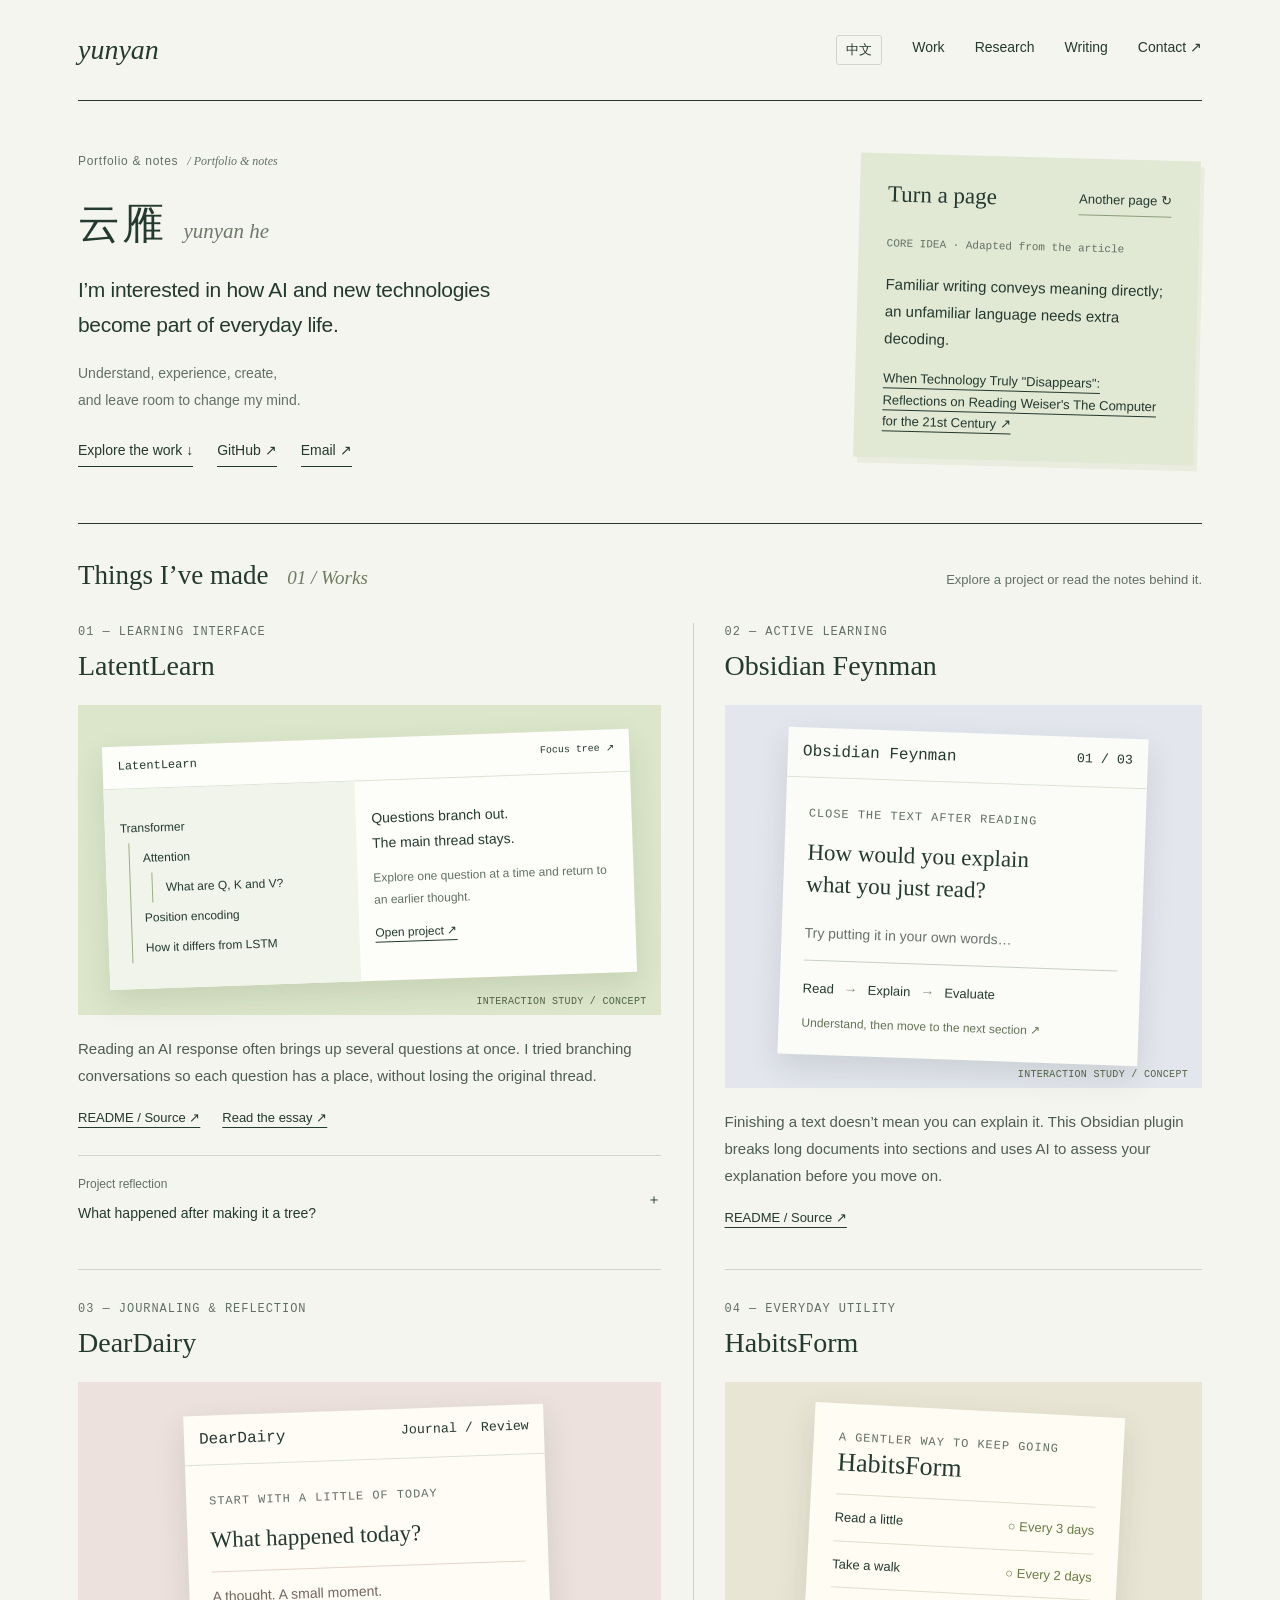
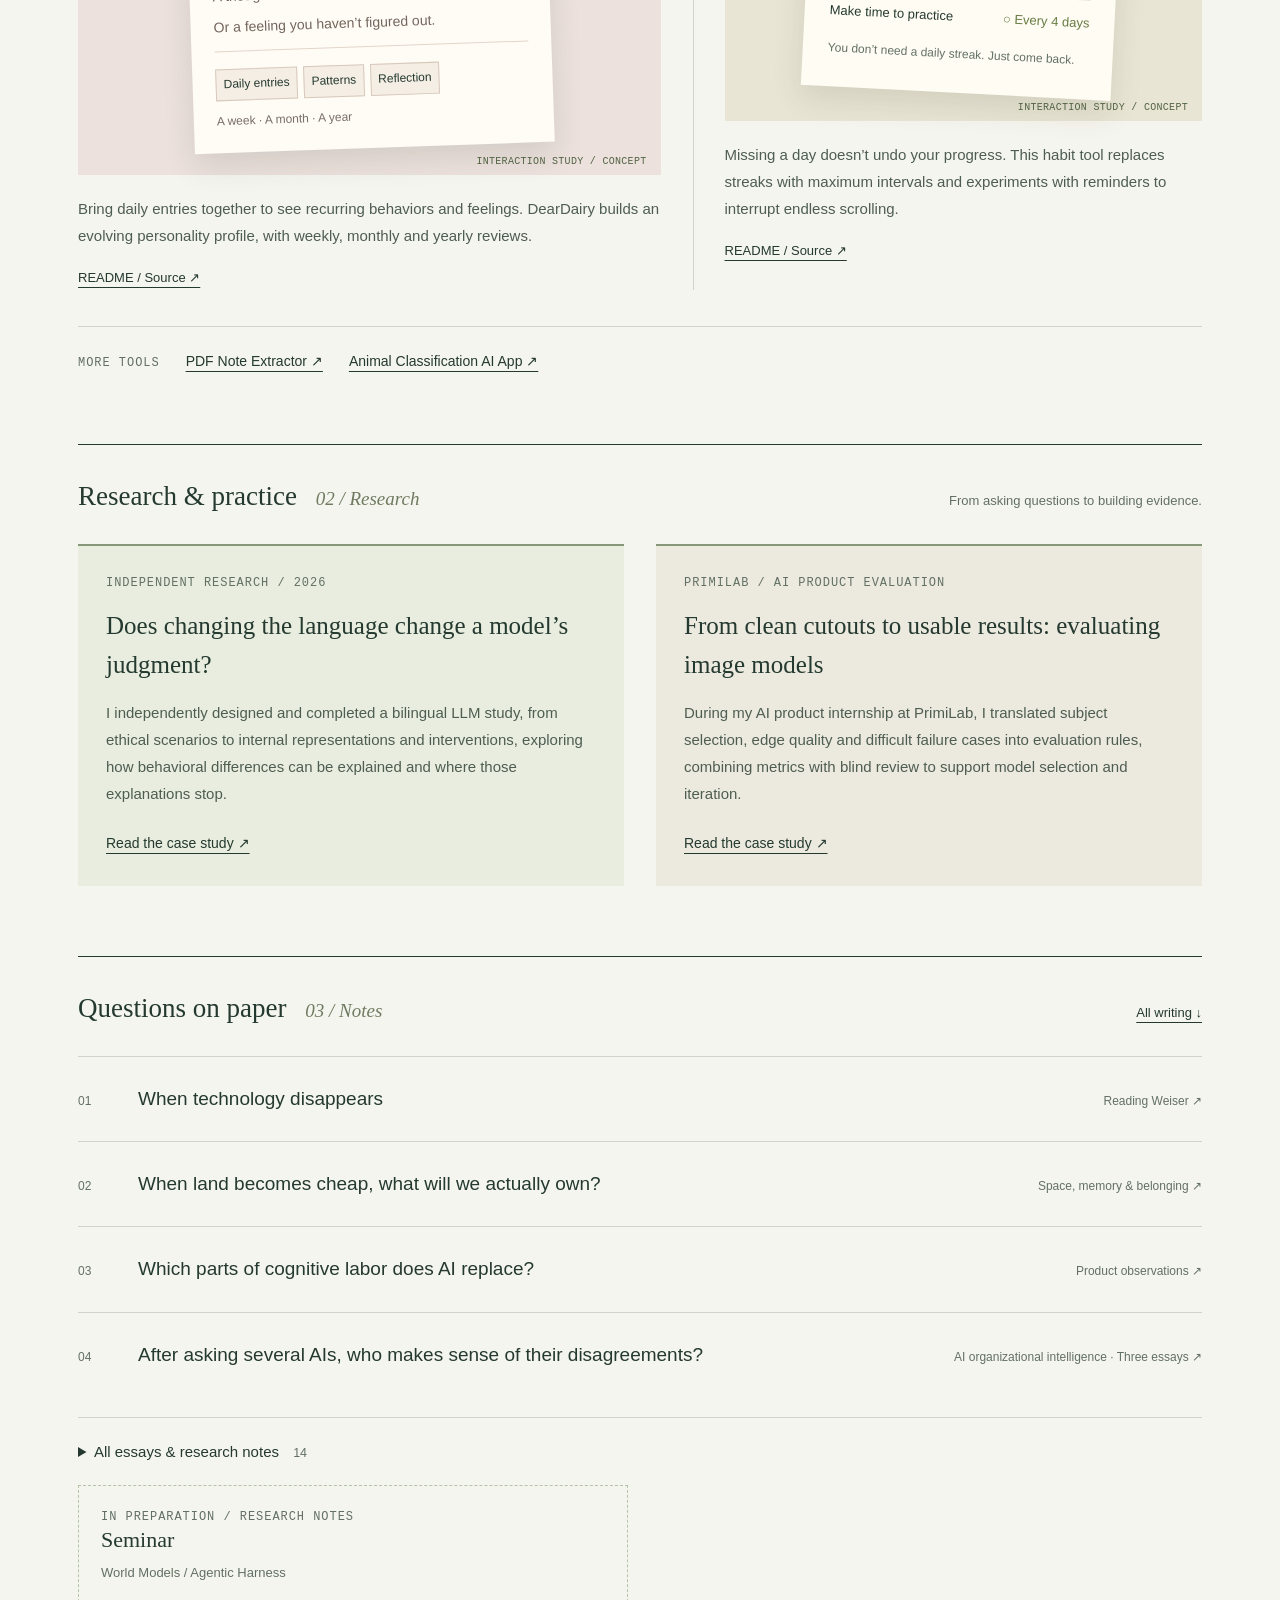
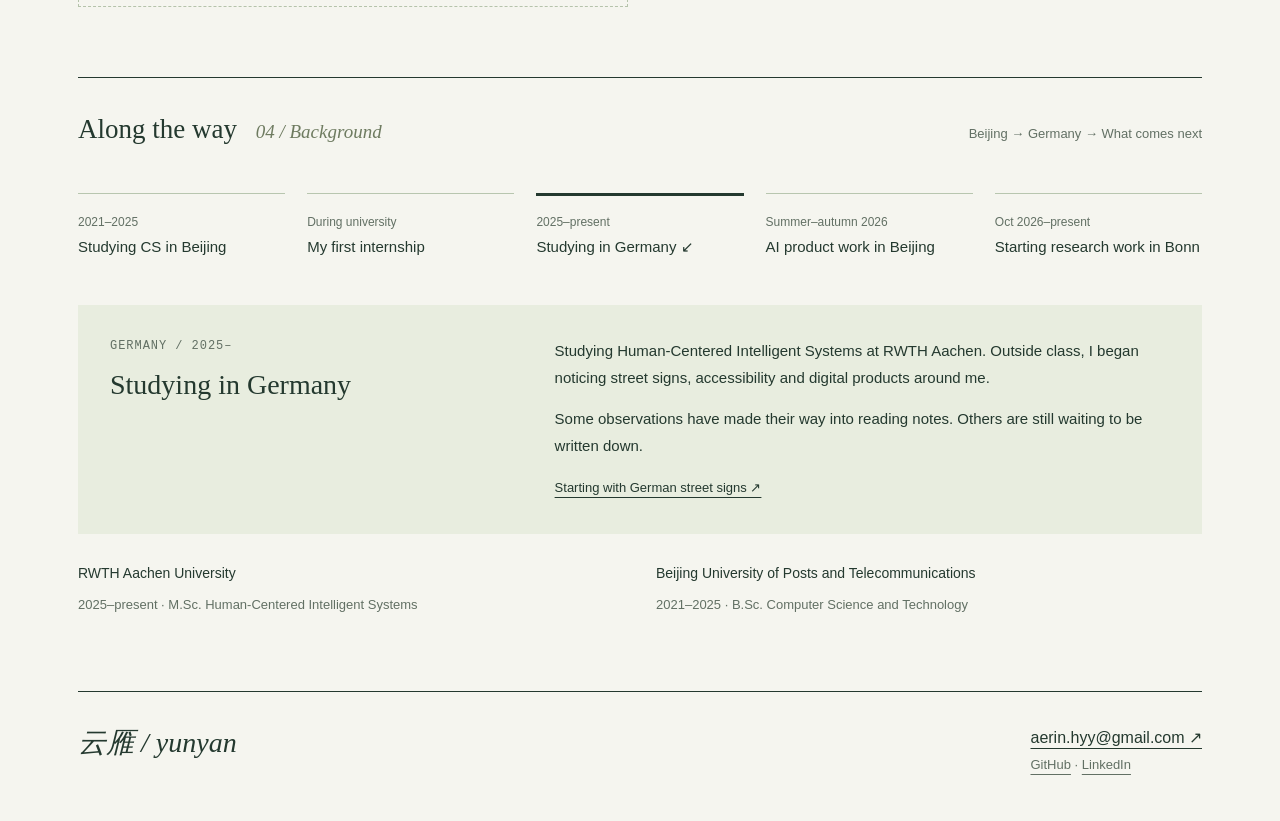
==== commit 27854bdb: "feat: add research and PrimiLab portfolio content" ====
--- a/en/index.html
+++ b/en/index.html
@@ -1,3 +1,3 @@
 <!doctype html>
 <html lang="en">
-<head><meta charset="utf-8"><meta name="viewport" content="width=device-width, initial-scale=1"><title>Yunyan — Projects & notes</title><meta name="description" content="云雁的项目、文章与研究笔记。"><link rel="stylesheet" href="/assets/site.css"></head><body><div class="wrap"><nav aria-label="主导航"><a class="brand" href="#">yunyan</a><div class="navlinks"><a class="language-button" id="language-toggle" href="/" aria-label="Switch language">中文</a><a href="#work">Work</a><a href="#writing">Writing</a><a href="mailto:aerin.hyy@gmail.com">Contact ↗</a></div></nav><main><header class="hero"><div class="hero-introduction"><div class="hero-label">Portfolio &amp; notes <span> / Portfolio & notes</span></div><div class="name-line"><h1>云雁</h1><span class="name-roman">yunyan he</span></div><p class="intro">I’m interested in how AI and new technologies<br class="intro-break">become part of everyday life.</p><p class="intro-aside">Understand, experience, create,<br>and leave room to change my mind.</p><div class="actions"><a class="button" href="#work">Explore the work ↓</a><a class="button" href="https://github.com/yunyan-he">GitHub ↗</a><a class="button" href="mailto:aerin.hyy@gmail.com">Email ↗</a></div></div><aside class="identity" aria-label="随手翻一页"><div class="note-top"><h2>Turn a page</h2><button id="shuffle-note" disabled type="button" aria-controls="random-note">Another page ↻</button></div><div id="random-note" aria-live="polite" aria-atomic="true"><small id="note-kind">文章核心句</small><p id="note-text">熟悉的文字会直接呈现意义，陌生语言却需要额外解码。</p><a id="note-source" href="/en/reader.html?note=the-Computer-for-the-21st-Century">When technology disappears ↗</a></div></aside></header><section id="work"><div class="heading"><h2>Things I’ve made <span>01 / Works</span></h2><p>Explore a project or read the notes behind it.</p></div><div class="projects"><article class="project"><header class="project-heading"><div class="eyebrow">01 — Learning interface</div><h3>LatentLearn</h3></header><div class="diagram"><div class="mock" role="img" aria-label="LatentLearn 交互概念示意，非产品截图"><div class="mockbar">LatentLearn <small>Focus tree ↗</small></div><div class="mockbody"><div class="mocktree">Transformer<div>Attention<div>What are Q, K and V?</div></div><div>Position encoding</div><div>How it differs from LSTM</div></div><div class="mockchat"><b>Questions branch out.<br>The main thread stays.</b><p>Explore one question at a time and return to an earlier thought.</p><a href="https://github.com/yunyan-he/LatentLearn">Open project ↗</a></div></div></div><div class="caption">INTERACTION STUDY / CONCEPT</div></div><div class="body"><p>Reading an AI response often brings up several questions at once. I tried branching conversations so each question has a place, without losing the original thread.</p><div class="projectlinks"><a href="https://github.com/yunyan-he/LatentLearn">README / Source ↗</a><a href="/en/reader.html?post=latentlearn-nonlinear-ai-interface">Read the essay ↗</a></div><details class="connection"><summary><span class="question-label">Project reflection</span><span>What happened after making it a tree?</span></summary><p>More branches can turn the tree into a navigation burden. Some questions belong to two branches; some conversations have no clear root. The essay explores these limitations.</p></details></div></article><article class="project"><header class="project-heading"><div class="eyebrow">02 — Active learning</div><h3>Obsidian Feynman</h3></header><div class="diagram feynman"><div class="study-sheet" role="img" aria-label="Obsidian Feynman 概念示意：阅读章节、用自己的话解释、获得评估后进入下一节，非产品截图"><div class="mockbar">Obsidian Feynman <small>01 / 03</small></div><div class="study-content"><small class="eyebrow">Close the text after reading</small><h4>How would you explain<br>what you just read?</h4><div class="explanation">Try putting it in your own words…</div><div class="study-flow"><b>Read</b><span>→</span><b>Explain</b><span>→</span><b>Evaluate</b></div><div class="study-next">Understand, then move to the next section ↗</div></div></div><div class="caption">INTERACTION STUDY / CONCEPT</div></div><div class="body"><p>Finishing a text doesn’t mean you can explain it. This Obsidian plugin breaks long documents into sections and uses AI to assess your explanation before you move on.</p><div class="projectlinks"><a href="https://github.com/yunyan-he/obsidian-feynman">README / Source ↗</a></div></div></article><article class="project"><header class="project-heading"><div class="eyebrow">03 — Journaling & reflection</div><h3>DearDairy</h3></header><div class="diagram diary"><div class="diary-sheet" role="img" aria-label="DearDairy 概念示意：从日常记录到行为模式，再到周月年度回顾，非产品截图"><div class="mockbar">DearDairy <small>Journal / Review</small></div><div class="diary-content"><small class="eyebrow">Start with a little of today</small><h4>What happened today?</h4><div class="journal-lines">A thought. A small moment.<br>Or a feeling you haven’t figured out.</div><div class="review-path"><span>Daily entries</span><span>Patterns</span><span>Reflection</span></div><small class="review-caption">A week · A month · A year</small></div></div><div class="caption">INTERACTION STUDY / CONCEPT</div></div><div class="body"><p>Bring daily entries together to see recurring behaviors and feelings. DearDairy builds an evolving personality profile, with weekly, monthly and yearly reviews.</p><div class="projectlinks"><a href="https://github.com/yunyan-he/DearDairy">README / Source ↗</a></div></div></article><article class="project"><header class="project-heading"><div class="eyebrow">04 — Everyday utility</div><h3>HabitsForm</h3></header><div class="diagram alt"><div class="habit" role="img" aria-label="HabitsForm 最大间隔机制概念示意，非产品截图"><div class="eyebrow">A gentler way to keep going</div><h4>HabitsForm</h4><div class="habitrow">Read a little <i>○ Every 3 days</i></div><div class="habitrow">Take a walk <i>○ Every 2 days</i></div><div class="habitrow">Make time to practice <i>○ Every 4 days</i></div><small style="font-size:12px;color:#627064">You don’t need a daily streak. Just come back.</small></div><div class="caption">INTERACTION STUDY / CONCEPT</div></div><div class="body"><p>Missing a day doesn’t undo your progress. This habit tool replaces streaks with maximum intervals and experiments with reminders to interrupt endless scrolling.</p><div class="projectlinks"><a href="https://github.com/yunyan-he/HabitsForm">README / Source ↗</a></div></div></article></div><div class="more-projects"><span class="eyebrow">More tools</span><a href="https://github.com/yunyan-he/pdf_note_extractor">PDF Note Extractor ↗</a><a href="https://github.com/yunyan-he/AnimalClassification">Animal Classification AI App ↗</a></div></section><section id="writing"><div class="heading"><h2>Questions on paper <span>02 / Notes</span></h2><a href="#all-writing" style="font-size:13px">All writing ↓</a></div><a class="essay" href="/en/reader.html?note=the-Computer-for-the-21st-Century"><span>01</span><strong>When technology disappears</strong><span>Reading Weiser ↗</span></a><a class="essay" href="/en/reader.html?post=programmable-space-future"><span>02</span><strong>When land becomes cheap, what will we actually own?</strong><span>Space, memory &amp; belonging ↗</span></a><a class="essay" href="/en/reader.html?post=ai-cognitive-labor-value-chain"><span>03</span><strong>Which parts of cognitive labor does AI replace?</strong><span>Product observations ↗</span></a><a class="essay" href="/en/reader.html?note=ai-organizational-intelligence/01_from_multi_agent_to_ai_organizational_intelligence"><span>04</span><strong>After asking several AIs, who makes sense of their disagreements?</strong><span>AI organizational intelligence · Three essays ↗</span></a><details id="all-writing" class="writing-directory"><summary>All essays &amp; research notes <small>12</small></summary><h3>Essays</h3><a class="directory-entry" href="/en/reader.html?post=ai-cognitive-labor-value-chain"><span>AI Eats the Value Chain: How AI Products Displace Cognitive Labor, Not Just Competitors</span><span aria-hidden="true">↗</span></a><a class="directory-entry" href="/en/reader.html?post=android-play-install-referrer-tutorial"><span>Tracking App Install Sources on Android with the Play Install Referrer Library</span><span aria-hidden="true">↗</span></a><a class="directory-entry" href="/en/reader.html?post=gemini-hybrid-ai-solution"><span>Android integration of Gemini Vision</span><span aria-hidden="true">↗</span></a><a class="directory-entry" href="/en/reader.html?post=latentlearn-nonlinear-ai-interface"><span>When AI Becomes a Cognitive Partner: The Limits of Linear Chat and the Search for Non-Linear Interfaces</span><span aria-hidden="true">↗</span></a><a class="directory-entry" href="/en/reader.html?post=programmable-space-future"><span>When Land Becomes Cheap, What Will We Actually Own?</span><span aria-hidden="true">↗</span></a><h3>Research notes</h3><a class="directory-entry" href="/en/reader.html?note=ai-insurance-framework"><span>AI Insurance: Frameworks, Application Cases, and Market Trends</span><span aria-hidden="true">↗</span></a><a class="directory-entry" href="/en/reader.html?note=ai-organizational-intelligence/01_from_multi_agent_to_ai_organizational_intelligence"><span>From Multi-Agent to AI Organizational Intelligence</span><span aria-hidden="true">↗</span></a><a class="directory-entry" href="/en/reader.html?note=ai-organizational-intelligence/02_collaborative_reasoning_engine_product_exploration"><span>Collaborative Reasoning Engine: A Product Exploration</span><span aria-hidden="true">↗</span></a><a class="directory-entry" href="/en/reader.html?note=ai-organizational-intelligence/03_research_map_ai_organizational_intelligence"><span>AI Organizational Intelligence: A Research Map</span><span aria-hidden="true">↗</span></a><a class="directory-entry" href="/en/reader.html?note=nlp-bias-paper-notes"><span>Paper Review: Tracking Political Biases in NLP Models</span><span aria-hidden="true">↗</span></a><a class="directory-entry" href="/en/reader.html?note=robotics-industry-survey"><span>Industry Survey: The Present and Future of Intelligent Robotics</span><span aria-hidden="true">↗</span></a><a class="directory-entry" href="/en/reader.html?note=the-Computer-for-the-21st-Century"><span>When Technology Truly "Disappears": Reflections on Reading Weiser's The Computer for the 21st Century</span><span aria-hidden="true">↗</span></a></details><div class="pending"><article><div class="eyebrow">In preparation / Research notes</div><h3>Seminar</h3><p>World Models / Agentic Harness</p></article><article><div class="eyebrow">In preparation / Project notes</div><h3>Explainable AI</h3><p>Project process and experiments · Coming later</p></article></div></section><section id="path"><div class="heading"><h2>Along the way <span>03 / Background</span></h2><p>Beijing → Germany → What comes next</p></div><div class="path"><div class="stages" aria-label="选择经历阶段"><button class="stage" data-stage="university" aria-pressed="false"><small>2021–2025</small><strong>Studying CS in Beijing</strong></button><button class="stage" data-stage="engineering" aria-pressed="false"><small>During university</small><strong>My first internship</strong></button><button class="stage" data-stage="germany" aria-pressed="true"><small>2025–present</small><strong>Studying in Germany</strong></button><button class="stage" data-stage="product" aria-pressed="false"><small>Summer 2026</small><strong>AI product work in Beijing</strong></button></div><div class="story" id="story" aria-live="polite"><div><div class="eyebrow">Germany / 2025–</div><h3>Studying in Germany</h3></div><div><p>Studying Human-Centered Intelligent Systems at RWTH Aachen. Outside class, I began noticing street signs, accessibility and digital products around me.</p><p>Some observations have made their way into reading notes. Others are still waiting to be written down.</p><a href="/en/reader.html?note=the-Computer-for-the-21st-Century">Starting with German street signs ↗</a></div></div></div><div class="education"><div><strong>RWTH Aachen University</strong><p>2025–present · M.Sc. Human-Centered Intelligent Systems</p></div><div><strong>Beijing University of Posts and Telecommunications</strong><p>2021–2025 · B.Sc. Computer Science and Technology</p></div></div></section></main><footer><div class="brand">云雁 / yunyan</div><div><a href="mailto:aerin.hyy@gmail.com">aerin.hyy@gmail.com ↗</a><p><a href="https://github.com/yunyan-he">GitHub</a> · <a href="https://www.linkedin.com/in/yunyan-he-2104a933b/">LinkedIn</a></p></div></footer></div><script src="/assets/home.js"></script><script src="/assets/excerpts.js"></script><script src="/assets/language.js"></script></body></html>
+<head><meta charset="utf-8"><meta name="viewport" content="width=device-width, initial-scale=1"><title>Yunyan — Projects & notes</title><meta name="description" content="云雁的项目、文章与研究笔记。"><link rel="stylesheet" href="/assets/site.css"></head><body><div class="wrap"><nav aria-label="主导航"><a class="brand" href="#">yunyan</a><div class="navlinks"><a class="language-button" id="language-toggle" href="/" aria-label="Switch language">中文</a><a href="#work">Work</a><a href="#research">Research</a><a href="#writing">Writing</a><a href="mailto:aerin.hyy@gmail.com">Contact ↗</a></div></nav><main><header class="hero"><div class="hero-introduction"><div class="hero-label">Portfolio &amp; notes <span> / Portfolio & notes</span></div><div class="name-line"><h1>云雁</h1><span class="name-roman">yunyan he</span></div><p class="intro">I’m interested in how AI and new technologies<br class="intro-break">become part of everyday life.</p><p class="intro-aside">Understand, experience, create,<br>and leave room to change my mind.</p><div class="actions"><a class="button" href="#work">Explore the work ↓</a><a class="button" href="https://github.com/yunyan-he">GitHub ↗</a><a class="button" href="mailto:aerin.hyy@gmail.com">Email ↗</a></div></div><aside class="identity" aria-label="随手翻一页"><div class="note-top"><h2>Turn a page</h2><button id="shuffle-note" disabled type="button" aria-controls="random-note">Another page ↻</button></div><div id="random-note" aria-live="polite" aria-atomic="true"><small id="note-kind">文章核心句</small><p id="note-text">熟悉的文字会直接呈现意义，陌生语言却需要额外解码。</p><a id="note-source" href="/en/reader.html?note=the-Computer-for-the-21st-Century">When technology disappears ↗</a></div></aside></header><section id="work"><div class="heading"><h2>Things I’ve made <span>01 / Works</span></h2><p>Explore a project or read the notes behind it.</p></div><div class="projects"><article class="project"><header class="project-heading"><div class="eyebrow">01 — Learning interface</div><h3>LatentLearn</h3></header><div class="diagram"><div class="mock" role="img" aria-label="LatentLearn 交互概念示意，非产品截图"><div class="mockbar">LatentLearn <small>Focus tree ↗</small></div><div class="mockbody"><div class="mocktree">Transformer<div>Attention<div>What are Q, K and V?</div></div><div>Position encoding</div><div>How it differs from LSTM</div></div><div class="mockchat"><b>Questions branch out.<br>The main thread stays.</b><p>Explore one question at a time and return to an earlier thought.</p><a href="https://github.com/yunyan-he/LatentLearn">Open project ↗</a></div></div></div><div class="caption">INTERACTION STUDY / CONCEPT</div></div><div class="body"><p>Reading an AI response often brings up several questions at once. I tried branching conversations so each question has a place, without losing the original thread.</p><div class="projectlinks"><a href="https://github.com/yunyan-he/LatentLearn">README / Source ↗</a><a href="/en/reader.html?post=latentlearn-nonlinear-ai-interface">Read the essay ↗</a></div><details class="connection"><summary><span class="question-label">Project reflection</span><span>What happened after making it a tree?</span></summary><p>More branches can turn the tree into a navigation burden. Some questions belong to two branches; some conversations have no clear root. The essay explores these limitations.</p></details></div></article><article class="project"><header class="project-heading"><div class="eyebrow">02 — Active learning</div><h3>Obsidian Feynman</h3></header><div class="diagram feynman"><div class="study-sheet" role="img" aria-label="Obsidian Feynman 概念示意：阅读章节、用自己的话解释、获得评估后进入下一节，非产品截图"><div class="mockbar">Obsidian Feynman <small>01 / 03</small></div><div class="study-content"><small class="eyebrow">Close the text after reading</small><h4>How would you explain<br>what you just read?</h4><div class="explanation">Try putting it in your own words…</div><div class="study-flow"><b>Read</b><span>→</span><b>Explain</b><span>→</span><b>Evaluate</b></div><div class="study-next">Understand, then move to the next section ↗</div></div></div><div class="caption">INTERACTION STUDY / CONCEPT</div></div><div class="body"><p>Finishing a text doesn’t mean you can explain it. This Obsidian plugin breaks long documents into sections and uses AI to assess your explanation before you move on.</p><div class="projectlinks"><a href="https://github.com/yunyan-he/obsidian-feynman">README / Source ↗</a></div></div></article><article class="project"><header class="project-heading"><div class="eyebrow">03 — Journaling & reflection</div><h3>DearDairy</h3></header><div class="diagram diary"><div class="diary-sheet" role="img" aria-label="DearDairy 概念示意：从日常记录到行为模式，再到周月年度回顾，非产品截图"><div class="mockbar">DearDairy <small>Journal / Review</small></div><div class="diary-content"><small class="eyebrow">Start with a little of today</small><h4>What happened today?</h4><div class="journal-lines">A thought. A small moment.<br>Or a feeling you haven’t figured out.</div><div class="review-path"><span>Daily entries</span><span>Patterns</span><span>Reflection</span></div><small class="review-caption">A week · A month · A year</small></div></div><div class="caption">INTERACTION STUDY / CONCEPT</div></div><div class="body"><p>Bring daily entries together to see recurring behaviors and feelings. DearDairy builds an evolving personality profile, with weekly, monthly and yearly reviews.</p><div class="projectlinks"><a href="https://github.com/yunyan-he/DearDairy">README / Source ↗</a></div></div></article><article class="project"><header class="project-heading"><div class="eyebrow">04 — Everyday utility</div><h3>HabitsForm</h3></header><div class="diagram alt"><div class="habit" role="img" aria-label="HabitsForm 最大间隔机制概念示意，非产品截图"><div class="eyebrow">A gentler way to keep going</div><h4>HabitsForm</h4><div class="habitrow">Read a little <i>○ Every 3 days</i></div><div class="habitrow">Take a walk <i>○ Every 2 days</i></div><div class="habitrow">Make time to practice <i>○ Every 4 days</i></div><small style="font-size:12px;color:#627064">You don’t need a daily streak. Just come back.</small></div><div class="caption">INTERACTION STUDY / CONCEPT</div></div><div class="body"><p>Missing a day doesn’t undo your progress. This habit tool replaces streaks with maximum intervals and experiments with reminders to interrupt endless scrolling.</p><div class="projectlinks"><a href="https://github.com/yunyan-he/HabitsForm">README / Source ↗</a></div></div></article></div><div class="more-projects"><span class="eyebrow">More tools</span><a href="https://github.com/yunyan-he/pdf_note_extractor">PDF Note Extractor ↗</a><a href="https://github.com/yunyan-he/AnimalClassification">Animal Classification AI App ↗</a></div></section><section id="research"><div class="heading"><h2>Research &amp; practice <span>02 / Research</span></h2><p>From asking questions to building evidence.</p></div><div class="research-grid"><article class="research-card"><div class="eyebrow">Independent research / 2026</div><h3>Does changing the language change a model’s judgment?</h3><p>I independently designed and completed a bilingual LLM study, from ethical scenarios to internal representations and interventions, exploring how behavioral differences can be explained and where those explanations stop.</p><a href="/en/reader.html?note=xai-language-and-judgment">Read the case study ↗</a></article><article class="research-card"><div class="eyebrow">PrimiLab / AI product evaluation</div><h3>From clean cutouts to usable results: evaluating image models</h3><p>During my AI product internship at PrimiLab, I translated subject selection, edge quality and difficult failure cases into evaluation rules, combining metrics with blind review to support model selection and iteration.</p><a href="/en/reader.html?note=primilab-model-evaluation">Read the case study ↗</a></article></div></section><section id="writing"><div class="heading"><h2>Questions on paper <span>03 / Notes</span></h2><a href="#all-writing" style="font-size:13px">All writing ↓</a></div><a class="essay" href="/en/reader.html?note=the-Computer-for-the-21st-Century"><span>01</span><strong>When technology disappears</strong><span>Reading Weiser ↗</span></a><a class="essay" href="/en/reader.html?post=programmable-space-future"><span>02</span><strong>When land becomes cheap, what will we actually own?</strong><span>Space, memory &amp; belonging ↗</span></a><a class="essay" href="/en/reader.html?post=ai-cognitive-labor-value-chain"><span>03</span><strong>Which parts of cognitive labor does AI replace?</strong><span>Product observations ↗</span></a><a class="essay" href="/en/reader.html?note=ai-organizational-intelligence/01_from_multi_agent_to_ai_organizational_intelligence"><span>04</span><strong>After asking several AIs, who makes sense of their disagreements?</strong><span>AI organizational intelligence · Three essays ↗</span></a><details id="all-writing" class="writing-directory"><summary>All essays &amp; research notes <small>14</small></summary><h3>Essays</h3><a class="directory-entry" href="/en/reader.html?post=ai-cognitive-labor-value-chain"><span>AI Eats the Value Chain: How AI Products Displace Cognitive Labor, Not Just Competitors</span><span aria-hidden="true">↗</span></a><a class="directory-entry" href="/en/reader.html?post=android-play-install-referrer-tutorial"><span>Tracking App Install Sources on Android with the Play Install Referrer Library</span><span aria-hidden="true">↗</span></a><a class="directory-entry" href="/en/reader.html?post=gemini-hybrid-ai-solution"><span>Android integration of Gemini Vision</span><span aria-hidden="true">↗</span></a><a class="directory-entry" href="/en/reader.html?post=latentlearn-nonlinear-ai-interface"><span>When AI Becomes a Cognitive Partner: The Limits of Linear Chat and the Search for Non-Linear Interfaces</span><span aria-hidden="true">↗</span></a><a class="directory-entry" href="/en/reader.html?post=programmable-space-future"><span>When Land Becomes Cheap, What Will We Actually Own?</span><span aria-hidden="true">↗</span></a><h3>Research notes</h3><a class="directory-entry" href="/en/reader.html?note=primilab-model-evaluation"><span>From clean cutouts to usable results: evaluating image models</span><span aria-hidden="true">↗</span></a><a class="directory-entry" href="/en/reader.html?note=xai-language-and-judgment"><span>Does changing the language change a model’s judgment?</span><span aria-hidden="true">↗</span></a><a class="directory-entry" href="/en/reader.html?note=ai-insurance-framework"><span>AI Insurance: Frameworks, Application Cases, and Market Trends</span><span aria-hidden="true">↗</span></a><a class="directory-entry" href="/en/reader.html?note=ai-organizational-intelligence/01_from_multi_agent_to_ai_organizational_intelligence"><span>From Multi-Agent to AI Organizational Intelligence</span><span aria-hidden="true">↗</span></a><a class="directory-entry" href="/en/reader.html?note=ai-organizational-intelligence/02_collaborative_reasoning_engine_product_exploration"><span>Collaborative Reasoning Engine: A Product Exploration</span><span aria-hidden="true">↗</span></a><a class="directory-entry" href="/en/reader.html?note=ai-organizational-intelligence/03_research_map_ai_organizational_intelligence"><span>AI Organizational Intelligence: A Research Map</span><span aria-hidden="true">↗</span></a><a class="directory-entry" href="/en/reader.html?note=nlp-bias-paper-notes"><span>Paper Review: Tracking Political Biases in NLP Models</span><span aria-hidden="true">↗</span></a><a class="directory-entry" href="/en/reader.html?note=robotics-industry-survey"><span>Industry Survey: The Present and Future of Intelligent Robotics</span><span aria-hidden="true">↗</span></a><a class="directory-entry" href="/en/reader.html?note=the-Computer-for-the-21st-Century"><span>When Technology Truly "Disappears": Reflections on Reading Weiser's The Computer for the 21st Century</span><span aria-hidden="true">↗</span></a></details><div class="pending"><article><div class="eyebrow">In preparation / Research notes</div><h3>Seminar</h3><p>World Models / Agentic Harness</p></article></div></section><section id="path"><div class="heading"><h2>Along the way <span>04 / Background</span></h2><p>Beijing → Germany → What comes next</p></div><div class="path"><div class="stages" aria-label="选择经历阶段"><button class="stage" data-stage="university" aria-pressed="false"><small>2021–2025</small><strong>Studying CS in Beijing</strong></button><button class="stage" data-stage="engineering" aria-pressed="false"><small>During university</small><strong>My first internship</strong></button><button class="stage" data-stage="germany" aria-pressed="true"><small>2025–present</small><strong>Studying in Germany</strong></button><button class="stage" data-stage="product" aria-pressed="false"><small>Summer–autumn 2026</small><strong>AI product work in Beijing</strong></button><button class="stage" data-stage="bonn" aria-pressed="false"><small>Oct 2026–present</small><strong>Starting research work in Bonn</strong></button></div><div class="story" id="story" aria-live="polite"><div><div class="eyebrow">Germany / 2025–</div><h3>Studying in Germany</h3></div><div><p>Studying Human-Centered Intelligent Systems at RWTH Aachen. Outside class, I began noticing street signs, accessibility and digital products around me.</p><p>Some observations have made their way into reading notes. Others are still waiting to be written down.</p><a href="/en/reader.html?note=the-Computer-for-the-21st-Century">Starting with German street signs ↗</a></div></div></div><div class="education"><div><strong>RWTH Aachen University</strong><p>2025–present · M.Sc. Human-Centered Intelligent Systems</p></div><div><strong>Beijing University of Posts and Telecommunications</strong><p>2021–2025 · B.Sc. Computer Science and Technology</p></div></div></section></main><footer><div class="brand">云雁 / yunyan</div><div><a href="mailto:aerin.hyy@gmail.com">aerin.hyy@gmail.com ↗</a><p><a href="https://github.com/yunyan-he">GitHub</a> · <a href="https://www.linkedin.com/in/yunyan-he-2104a933b/">LinkedIn</a></p></div></footer></div><script src="/assets/home.js"></script><script src="/assets/excerpts.js"></script><script src="/assets/language.js"></script></body></html>
--- a/assets/site.css
+++ b/assets/site.css
@@ -11,3 +11,8 @@
 .language-button{background:none;border:1px solid var(--line);padding:2px 9px;border-radius:3px;font-size:13px}.writing-directory{margin-top:20px;border-top:1px solid var(--line);padding-top:20px}.writing-directory>summary{cursor:pointer;font-size:15px}.writing-directory>summary small{margin-left:10px;color:var(--muted)}.writing-directory h3{font-size:15px;font-weight:500;margin-top:26px}.directory-entry{display:flex;justify-content:space-between;gap:20px;padding:13px 0;text-decoration:none;border-bottom:1px solid var(--line);font-size:14px}.directory-entry:hover{color:#638045}html[lang=en] .intro-break{display:none}html[lang=en] .hero .intro{font-size:21px}html[lang=en] .stage strong{font-size:15px}@media(max-width:700px){.navlinks{gap:12px}}
 
 #note-source{font-size:13px;line-height:1.65}#note-kind{font-size:11px}.note-top button:disabled{opacity:.45;cursor:wait}
+
+/* Research case studies and the five-stage background. */
+.research-grid{display:grid;grid-template-columns:1fr 1fr;gap:32px}.research-card{padding:28px;background:#e8eddf;border-top:2px solid #879779;min-width:0}.research-card:nth-child(2){background:#ece9df}.research-card h3{font:normal 25px/1.55 Georgia,"Songti SC",serif;margin:14px 0}.research-card p{font-size:15px;color:#4e5d51;margin:0 0 22px}.research-card a{font-size:14px}.stages{grid-template-columns:repeat(5,minmax(0,1fr))}@media(max-width:700px){.research-grid{grid-template-columns:1fr;gap:20px}.research-card{padding:24px}.research-card h3{font-size:22px}.stages{grid-template-columns:1fr 1fr}.navlinks{gap:10px;font-size:13px}}
+@media(max-width:700px){nav{flex-wrap:wrap;gap:10px;padding:16px 0}.navlinks{flex-wrap:wrap;align-items:center}.navlinks a{white-space:nowrap}}
+html[lang=en] .intro-break{display:inline-block;width:.28em}
